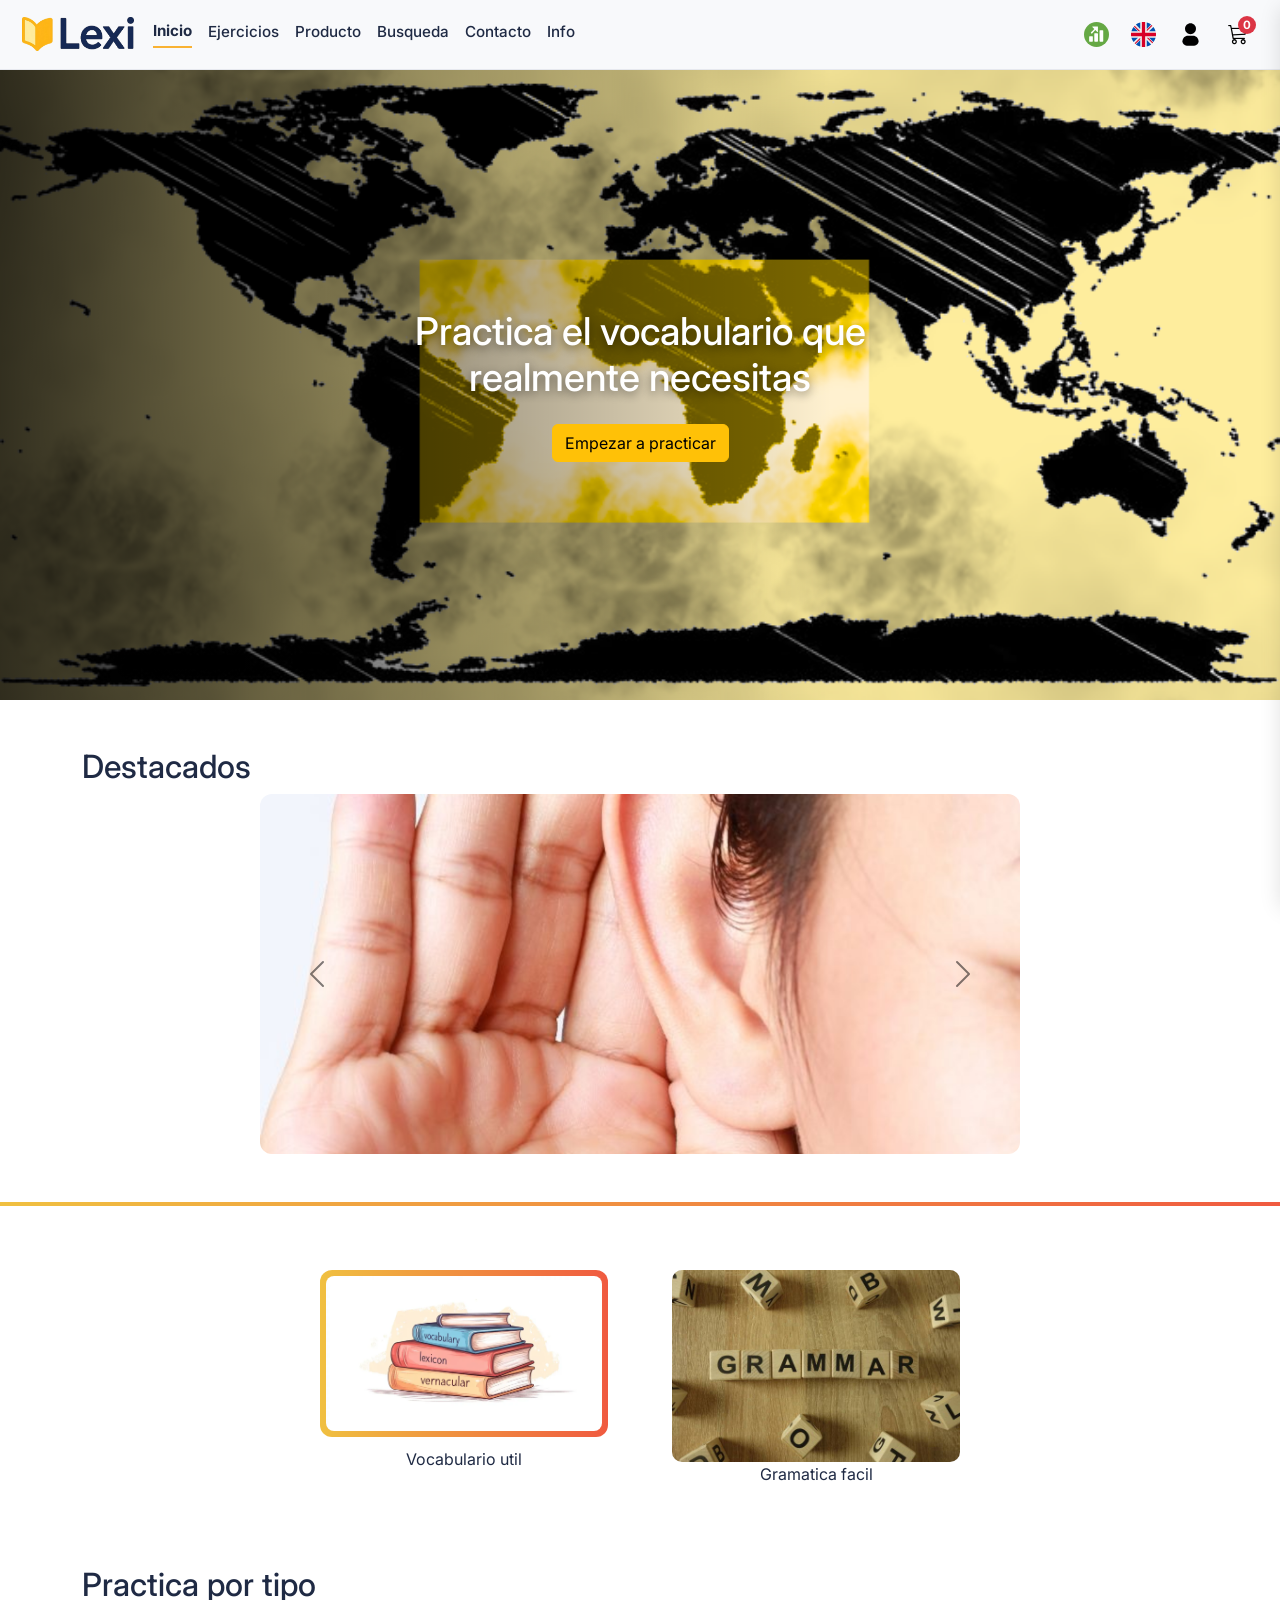
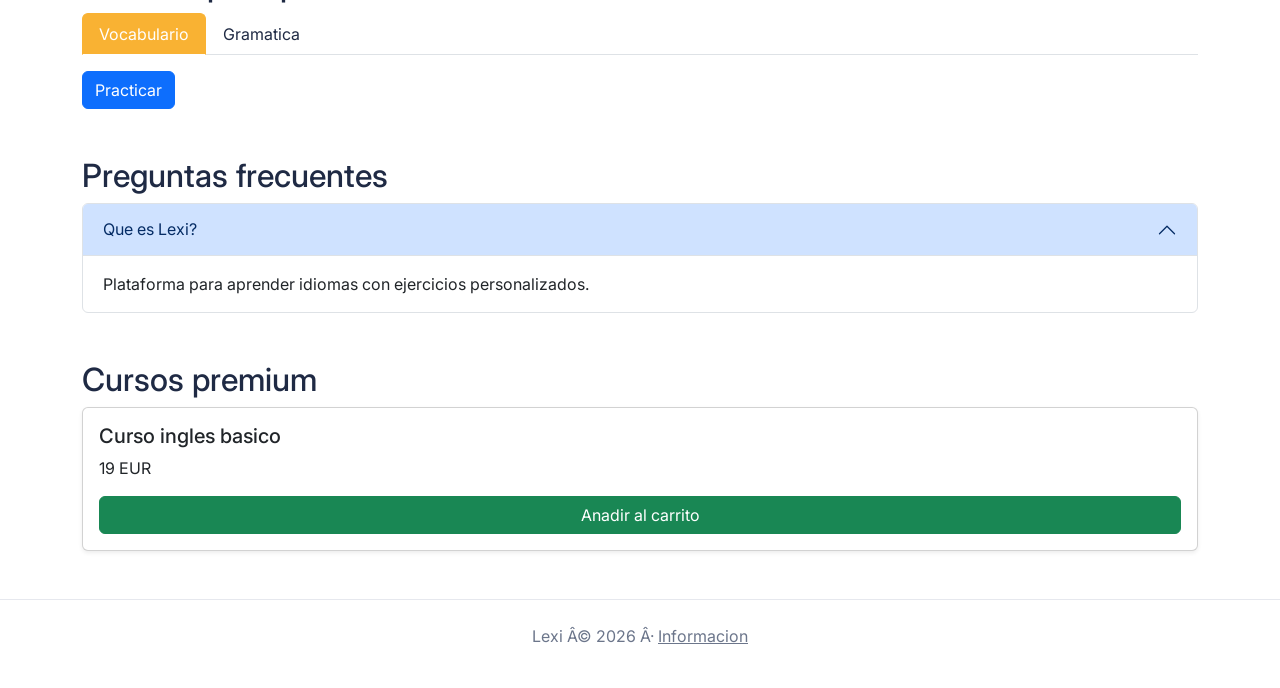
==== index.html @ c78edccd "Entrega final DIW6" ====
﻿<!DOCTYPE html>
<html lang="es">
<head>
  <meta charset="UTF-8">
  <meta name="viewport" content="width=device-width, initial-scale=1.0">
  <meta name="description" content="Lexi, plataforma para practicar ingles con ejercicios de listening, reading, writing y speaking.">
  <meta name="robots" content="index,follow">
  <title>Lexi | Aprende idiomas</title>
  <link rel="preconnect" href="https://fonts.googleapis.com">
  <link rel="preconnect" href="https://fonts.gstatic.com" crossorigin>
  <link href="https://fonts.googleapis.com/css2?family=Inter:wght@400;500;600;700&display=swap" rel="stylesheet">
  <link rel="stylesheet" href="https://cdn.jsdelivr.net/npm/bootstrap-icons@1.11.3/font/bootstrap-icons.min.css">
  <link rel="stylesheet" href="https://cdn.jsdelivr.net/npm/bootstrap@5.3.3/dist/css/bootstrap.min.css">
  <link rel="stylesheet" href="style.css">
</head>
<body>
<a href="#mainContent" class="skip-link">Saltar al contenido</a>

<header class="header">
  <div class="header-left">
    <a class="logo" href="index.html" aria-label="Ir a inicio Lexi">
      <img src="icons/logo.svg" alt="Logo Lexi">
    </a>
    <button class="nav-toggle" type="button" aria-label="Abrir menu" aria-expanded="false" aria-controls="mainNav">
      <i class="bi bi-list"></i>
    </button>
    <nav class="nav-left" id="mainNav">
      <a class="active" href="index.html">Inicio</a>
      <a href="ejercicios.html">Ejercicios</a>
      <a href="producto.html">Producto</a>
      <a href="busqueda.html">Busqueda</a>
      <a href="contacto.html">Contacto</a>
      <a href="info.html">Info</a>
    </nav>
  </div>

  <div class="header-right">
    <button class="icon-btn" type="button" aria-label="Progreso">
      <img src="icons/progress.svg" alt="Progreso" class="icono-oscilante">
    </button>
    <button class="icon-btn" type="button" aria-label="Idioma ingles">
      <img src="icons/united_kingdom_flag.svg" alt="Bandera de idioma" class="icono-parpadeante">
    </button>
    <button class="icon-btn" type="button" aria-label="Perfil">
      <img src="icons/profile.svg" alt="Perfil">
    </button>
    <button class="icon-btn cart-trigger" type="button" data-cart-trigger aria-label="Abrir carrito">
      <i class="bi bi-cart3"></i>
      <span class="cart-count-badge" data-cart-count>0</span>
    </button>
  </div>
</header>

<main id="mainContent" class="hero">
  <div class="hero-text scroll-animado">
    <h1>Practica el vocabulario que realmente necesitas</h1>
  </div>
  <button class="btn btn-warning cta" data-bs-toggle="modal" data-bs-target="#modalLexi">Empezar a practicar</button>
</main>

<section class="carrusel-bootstrap container section-space">
  <h2>Destacados</h2>
  <div id="carouselLexi" class="carousel slide" data-bs-ride="carousel">
    <div class="carousel-inner">
      <div class="carousel-item active">
        <img src="images/listening_large.webp" class="d-block w-100" alt="Ejercicio listening">
      </div>
      <div class="carousel-item">
        <img src="images/reading_large.webp" class="d-block w-100" alt="Ejercicio reading">
      </div>
      <div class="carousel-item">
        <img src="images/speaking_large.webp" class="d-block w-100" alt="Ejercicio speaking">
      </div>
    </div>
    <button class="carousel-control-prev" type="button" data-bs-target="#carouselLexi" data-bs-slide="prev" aria-label="Anterior">
      <span class="carousel-control-prev-icon" aria-hidden="true"></span>
    </button>
    <button class="carousel-control-next" type="button" data-bs-target="#carouselLexi" data-bs-slide="next" aria-label="Siguiente">
      <span class="carousel-control-next-icon" aria-hidden="true"></span>
    </button>
  </div>
</section>

<div class="separador"></div>

<section class="destacados section-space">
  <article class="libro" tabindex="0">
    <div class="imagen-principal">
      <img src="images/vocabulario.png" alt="Practica vocabulario">
    </div>
    <p>Vocabulario util</p>
  </article>

  <article class="libro" tabindex="0">
    <img src="images/gramatica.png" alt="Practica gramatica">
    <p>Gramatica facil</p>
  </article>
</section>

<section class="container section-space">
  <h2>Practica por tipo</h2>
  <ul class="nav nav-tabs" role="tablist">
    <li class="nav-item" role="presentation">
      <button class="nav-link active" data-bs-toggle="tab" data-bs-target="#vocab" type="button" role="tab">Vocabulario</button>
    </li>
    <li class="nav-item" role="presentation">
      <button class="nav-link" data-bs-toggle="tab" data-bs-target="#gram" type="button" role="tab">Gramatica</button>
    </li>
  </ul>

  <div class="tab-content mt-3">
    <div class="tab-pane fade show active" id="vocab" role="tabpanel">
      <button class="btn btn-primary accion" type="button">Practicar</button>
    </div>
    <div class="tab-pane fade" id="gram" role="tabpanel">
      <button class="btn btn-primary accion" type="button">Practicar</button>
    </div>
  </div>
</section>

<section class="container section-space">
  <h2>Preguntas frecuentes</h2>
  <div class="accordion" id="faqLexi">
    <div class="accordion-item">
      <h3 class="accordion-header">
        <button class="accordion-button" type="button" data-bs-toggle="collapse" data-bs-target="#p1" aria-expanded="true">
          Que es Lexi?
        </button>
      </h3>
      <div id="p1" class="accordion-collapse collapse show" data-bs-parent="#faqLexi">
        <div class="accordion-body">Plataforma para aprender idiomas con ejercicios personalizados.</div>
      </div>
    </div>
  </div>
</section>

<section class="container section-space">
  <h2>Cursos premium</h2>
  <div class="card p-3 shadow-sm">
    <h3 class="h5">Curso ingles basico</h3>
    <p class="mb-3">19 EUR</p>
    <button class="btn btn-success" type="button" data-add-cart data-id="curso-ingles-basico" data-name="Curso ingles basico" data-price="19">Anadir al carrito</button>
  </div>
</section>

<div class="modal fade" id="modalLexi" tabindex="-1" aria-hidden="true">
  <div class="modal-dialog">
    <div class="modal-content">
      <div class="modal-header">
        <h2 class="h5 mb-0">Empieza ahora</h2>
        <button class="btn-close" type="button" data-bs-dismiss="modal" aria-label="Cerrar"></button>
      </div>
      <div class="modal-body">Selecciona una practica y empieza.</div>
    </div>
  </div>
</div>

<footer class="footer">
  <p>Lexi Â© 2026 Â· <a href="info.html">Informacion</a></p>
</footer>

<button id="btnSubir" type="button" aria-label="Subir arriba">â†‘</button>

<script src="https://cdn.jsdelivr.net/npm/bootstrap@5.3.3/dist/js/bootstrap.bundle.min.js"></script>
<script src="js/script.js"></script>
</body>
</html>
---- style.css ----
/* ===== BASE / VARIABLES ===== */
:root {
  --bg: #ffffff;
  --surface: #f8f9fb;
  --text: #1f2a44;
  --muted: #6c768b;
  --line: #e6e8ee;
  --brand: #f9b233;
  --brand-dark: #d8981f;
  --success: #198754;
  --shadow: 0 8px 20px rgba(0, 0, 0, 0.12);
  --radius: 12px;
}

/* ===== RESET GENERAL ===== */
* {
  box-sizing: border-box;
  margin: 0;
  padding: 0;
}

/* ===== ESTRUCTURA BASE ===== */
body {
  font-family: Inter, system-ui, sans-serif;
  color: var(--text);
  background: var(--bg);
}

a {
  color: inherit;
}

img {
  max-width: 100%;
  display: block;
}

.page-main {
  min-height: calc(100vh - 180px);
}

.section-space {
  margin-top: 3rem;
  margin-bottom: 3rem;
}

.skip-link {
  position: absolute;
  top: -40px;
  left: 0;
  padding: 0.5rem 0.75rem;
  color: #fff;
  background: #000;
  z-index: 2000;
}

.skip-link:focus {
  top: 0;
}

/* ===== HEADER / NAVEGACION ===== */
.header {
  width: 100%;
  position: sticky;
  top: 0;
  z-index: 1200;
  display: flex;
  justify-content: space-between;
  align-items: center;
  padding: 0.9rem 1.4rem;
  background: var(--surface);
  border-bottom: 1px solid var(--line);
}

.header-left {
  display: flex;
  align-items: center;
  gap: 1.2rem;
}

.logo img {
  height: 34px;
  width: auto;
}

.nav-left {
  display: flex;
  align-items: center;
  gap: 1rem;
}

.nav-left a {
  text-decoration: none;
  font-size: 0.95rem;
  font-weight: 500;
  color: var(--text);
  padding-bottom: 0.2rem;
  transition: opacity 0.2s ease, color 0.2s ease;
}

.nav-left a:hover,
.nav-left a:focus-visible {
  opacity: 0.75;
}

.nav-left a.active {
  border-bottom: 2px solid var(--brand);
  font-weight: 700;
}

.header-right {
  display: flex;
  align-items: center;
  gap: 0.45rem;
}

.icon-btn {
  border: 0;
  background: transparent;
  width: 40px;
  height: 40px;
  border-radius: 10px;
  cursor: pointer;
  display: grid;
  place-items: center;
  transition: background-color 0.2s ease;
  position: relative;
}

.icon-btn:hover,
.icon-btn:focus-visible {
  background: rgba(0, 0, 0, 0.06);
}

.icon-btn img {
  width: 25px;
  height: 25px;
}

.icon-btn i {
  font-size: 1.25rem;
}

.cart-count-badge {
  position: absolute;
  top: 2px;
  right: 2px;
  min-width: 18px;
  height: 18px;
  border-radius: 999px;
  background: #dc3545;
  color: #fff;
  font-size: 0.72rem;
  font-weight: 700;
  display: grid;
  place-items: center;
  padding: 0 4px;
}

.nav-toggle {
  display: none;
  border: 0;
  background: transparent;
  width: 40px;
  height: 40px;
  border-radius: 10px;
  cursor: pointer;
  font-size: 1.4rem;
}

.nav-toggle:hover,
.nav-toggle:focus-visible {
  background: rgba(0, 0, 0, 0.06);
}

/* ===== HOME / HERO ===== */
.hero {
  min-height: 70vh;
  position: relative;
  display: flex;
  flex-direction: column;
  justify-content: center;
  align-items: center;
  gap: 1rem;
  padding: 2rem;
  background-image: linear-gradient(to left, rgba(0, 0, 0, 0) 35%, rgba(0, 0, 0, 0.8)), url("images/hero.png");
  background-size: cover;
  background-position: center;
}

.hero-text {
  max-width: 590px;
  text-align: center;
}

.hero h1 {
  color: #fff;
  font-size: clamp(1.65rem, 3.45vw, 2.4rem);
  line-height: 1.2;
  text-shadow: 0 3px 10px rgba(0, 0, 0, 0.45);
}

.cta {
  margin-top: 0;
  animation: pulse 2.7s ease-in-out infinite;
}

#carouselLexi {
  max-width: 760px;
  margin: 0 auto;
}

#carouselLexi img {
  height: 360px;
  object-fit: cover;
  border-radius: var(--radius);
}

.carousel-control-prev-icon,
.carousel-control-next-icon {
  filter: invert(1);
}

/* ===== HOME / DESTACADOS ===== */
.destacados {
  display: flex;
  flex-wrap: wrap;
  gap: 2rem;
  justify-content: center;
  align-items: stretch;
  padding: 0 1rem;
}

.libro {
  width: min(320px, 95%);
  background: #fff;
  border-radius: var(--radius);
  padding: 1rem;
  text-align: center;
  transition: transform 0.35s ease, background-color 0.35s ease, box-shadow 0.35s ease;
  outline: none;
}

.libro img {
  border-radius: 10px;
}

.libro:hover,
.libro:focus {
  transform: translateY(-4px) scale(1.02);
  background: #fff8e1;
  box-shadow: var(--shadow);
}

.imagen-principal {
  border-radius: 12px;
  padding: 6px;
  background: linear-gradient(90deg, #f0c040, #f05a40, #40f0c0, #f0c040);
  background-size: 300% 100%;
  animation: bordeAnimado 4s linear infinite;
  margin-bottom: 0.6rem;
}

.imagen-principal img {
  border-radius: 8px;
}

.separador {
  width: 100%;
  height: 4px;
  margin: 2.5rem 0;
  background: linear-gradient(90deg, #f0c040, #f05a40, #40f0c0, #f0c040);
  background-size: 300% 100%;
  animation: moverSeparador 5s linear infinite;
}

.nav-tabs .nav-link {
  color: var(--text);
}

.nav-tabs .nav-link.active {
  background-color: var(--brand);
  border-color: var(--brand) var(--brand) #fff;
  color: #fff;
}

/* ===== BUSQUEDA ===== */
.result-grid {
  display: grid;
  grid-template-columns: repeat(2, minmax(0, 1fr));
  gap: 1rem;
}

.result-card {
  border: 1px solid var(--line);
  border-radius: var(--radius);
  padding: 1rem;
  background: #fff;
}

.result-card img {
  width: 100%;
  max-width: 180px;
  margin-bottom: 0.75rem;
}

/* ===== PRODUCTO ===== */
.product-grid {
  display: grid;
  grid-template-columns: 1fr 1fr;
  gap: 1.5rem;
  align-items: start;
}

.product-info {
  border: 1px solid var(--line);
  border-radius: var(--radius);
  padding: 1rem;
  background: #fff;
}

.product-price {
  font-size: 1.3rem;
  font-weight: 700;
  color: var(--brand-dark);
}

/* ===== CONTACTO ===== */
.contact-grid {
  display: grid;
  grid-template-columns: 1fr 1fr;
  gap: 1.5rem;
}

.contact-form {
  background: #fff;
  border: 1px solid var(--line);
  border-radius: var(--radius);
  padding: 1rem;
}

/* ===== EJERCICIOS ===== */
.exercises {
  padding: 2rem 1rem;
}

.exercises-title {
  text-align: center;
  font-size: clamp(1.7rem, 3.8vw, 2.5rem);
  margin-bottom: 2rem;
}

.exercise-grid {
  display: grid;
  grid-template-columns: repeat(5, 1fr);
  gap: 1rem;
  max-width: 1200px;
  margin: 0 auto;
}

.exercise-card {
  background: var(--surface);
  border-radius: 16px;
  padding: 1.1rem;
  text-align: center;
  transition: transform 0.25s ease;
}

.exercise-card:hover {
  transform: translateY(-4px);
}

.exercise-card img {
  width: 100%;
  max-width: 160px;
  margin: 0 auto 0.75rem;
}

/* ===== INFO ===== */
main.info {
  max-width: 1000px;
  margin: 0 auto;
  padding: 2.5rem 1.1rem;
  text-align: center;
}

main.info h1 {
  margin-bottom: 1rem;
  font-size: clamp(1.8rem, 3.5vw, 2.5rem);
}

main.info p {
  font-size: 1.05rem;
  line-height: 1.65;
  margin-bottom: 2rem;
}

.team-photo {
  position: relative;
  margin-bottom: 2rem;
}

.team-photo::after {
  content: "";
  position: absolute;
  top: 0;
  left: 50%;
  width: 50%;
  height: 100%;
  backdrop-filter: grayscale(100%);
  background: rgba(255, 255, 255, 0.01);
}

.map,
.video {
  margin-bottom: 2rem;
}

iframe {
  width: 100%;
  height: 420px;
  border: 0;
  border-radius: var(--radius);
}

/* ===== CARRITO LATERAL ===== */
.cart-drawer-backdrop {
  display: none;
  position: fixed;
  inset: 0;
  background: rgba(0, 0, 0, 0.4);
  z-index: 1400;
}

.cart-drawer-backdrop.open {
  display: block;
}

.cart-drawer {
  position: fixed;
  top: 0;
  right: -360px;
  width: min(360px, 100%);
  height: 100vh;
  background: #fff;
  border-left: 1px solid var(--line);
  box-shadow: var(--shadow);
  z-index: 1500;
  transition: right 0.25s ease;
  display: flex;
  flex-direction: column;
}

.cart-drawer.open {
  right: 0;
}

.cart-drawer-header {
  display: flex;
  justify-content: space-between;
  align-items: center;
  padding: 0.9rem 1rem;
  border-bottom: 1px solid var(--line);
}

.cart-drawer-body {
  padding: 0.9rem 1rem;
  overflow: auto;
  flex: 1;
}

.cart-drawer-item {
  display: grid;
  grid-template-columns: 1fr auto;
  gap: 0.75rem;
  padding: 0.6rem 0;
  border-bottom: 1px solid var(--line);
}

.cart-drawer-footer {
  border-top: 1px solid var(--line);
  padding: 1rem;
}

.cart-total-line {
  display: flex;
  justify-content: space-between;
  font-weight: 700;
  margin-bottom: 0.75rem;
}

.cart-empty {
  color: var(--muted);
}

.cart-qty-controls {
  display: inline-flex;
  align-items: center;
  gap: 0.45rem;
}

.qty-btn {
  border: 1px solid var(--line);
  background: #fff;
  width: 28px;
  height: 28px;
  border-radius: 6px;
  cursor: pointer;
}

/* ===== FOOTER + UI GLOBAL ===== */
.footer {
  text-align: center;
  padding: 1.5rem;
  color: var(--muted);
  border-top: 1px solid var(--line);
  margin-top: 2rem;
}

#btnSubir {
  position: fixed;
  right: 20px;
  bottom: 20px;
  width: 48px;
  height: 48px;
  border: 0;
  border-radius: 999px;
  display: none;
  cursor: pointer;
  background: var(--brand);
  color: #fff;
  font-size: 1.3rem;
  z-index: 1300;
  box-shadow: var(--shadow);
  transition: opacity 0.2s ease, transform 0.2s ease;
}

#btnSubir:hover,
#btnSubir:focus-visible {
  opacity: 0.88;
  transform: translateY(-2px);
}

.global-alert {
  position: fixed;
  right: 16px;
  bottom: 16px;
  z-index: 1700;
  min-width: 240px;
}

.scroll-animado {
  opacity: 0;
  transform: translateY(20px);
  transition: opacity 0.6s ease, transform 0.6s ease;
}

.scroll-animado.visible {
  opacity: 1;
  transform: translateY(0);
}

.icono-oscilante {
  animation: oscilar 3s ease-in-out infinite;
}

.icono-parpadeante {
  animation: parpadear 2s linear infinite;
}

/* ===== KEYFRAMES ===== */
@keyframes moverSeparador {
  0% { background-position: 0% 0%; }
  100% { background-position: 100% 0%; }
}

@keyframes bordeAnimado {
  0% { background-position: 0% 0%; }
  100% { background-position: 100% 0%; }
}

@keyframes pulse {
  0%, 100% { transform: scale(1); }
  50% { transform: scale(1.04); }
}

@keyframes oscilar {
  0%, 100% { transform: rotate(-10deg); }
  50% { transform: rotate(10deg); }
}

@keyframes parpadear {
  0%, 50%, 100% { opacity: 1; }
  25%, 75% { opacity: 0.3; }
}

/* ===== RESPONSIVE ===== */
@media (max-width: 980px) {
  .nav-toggle {
    display: inline-grid;
    place-items: center;
  }

  .nav-left {
    display: none;
    position: absolute;
    top: 66px;
    left: 0;
    right: 0;
    flex-direction: column;
    align-items: flex-start;
    gap: 0.8rem;
    background: #fff;
    border-bottom: 1px solid var(--line);
    padding: 1rem 1.4rem;
  }

  .nav-left.open {
    display: flex;
  }

  .header {
    padding: 0.8rem 1rem;
  }

  .header-right {
    gap: 0.2rem;
  }

  .product-grid,
  .contact-grid,
  .result-grid {
    grid-template-columns: 1fr;
  }

  .exercise-grid {
    grid-template-columns: repeat(2, 1fr);
  }

  iframe {
    height: 300px;
   }
 }
 
 @media (max-width: 580px) {
   .exercise-grid {
    grid-template-columns: 1fr;
  }

  .hero {
    min-height: 60vh;
    padding: 1.2rem;
  }
 
   #carouselLexi img {
     height: 240px;
   }
 }
 
  /* ===== REDUCIR MOVIMIENTO ===== */
 @media (prefers-reduced-motion: reduce) {
   *,
   *::before,
   *::after {
     animation: none !important;
     transition: none !important;
     scroll-behavior: auto !important;
   }
 }
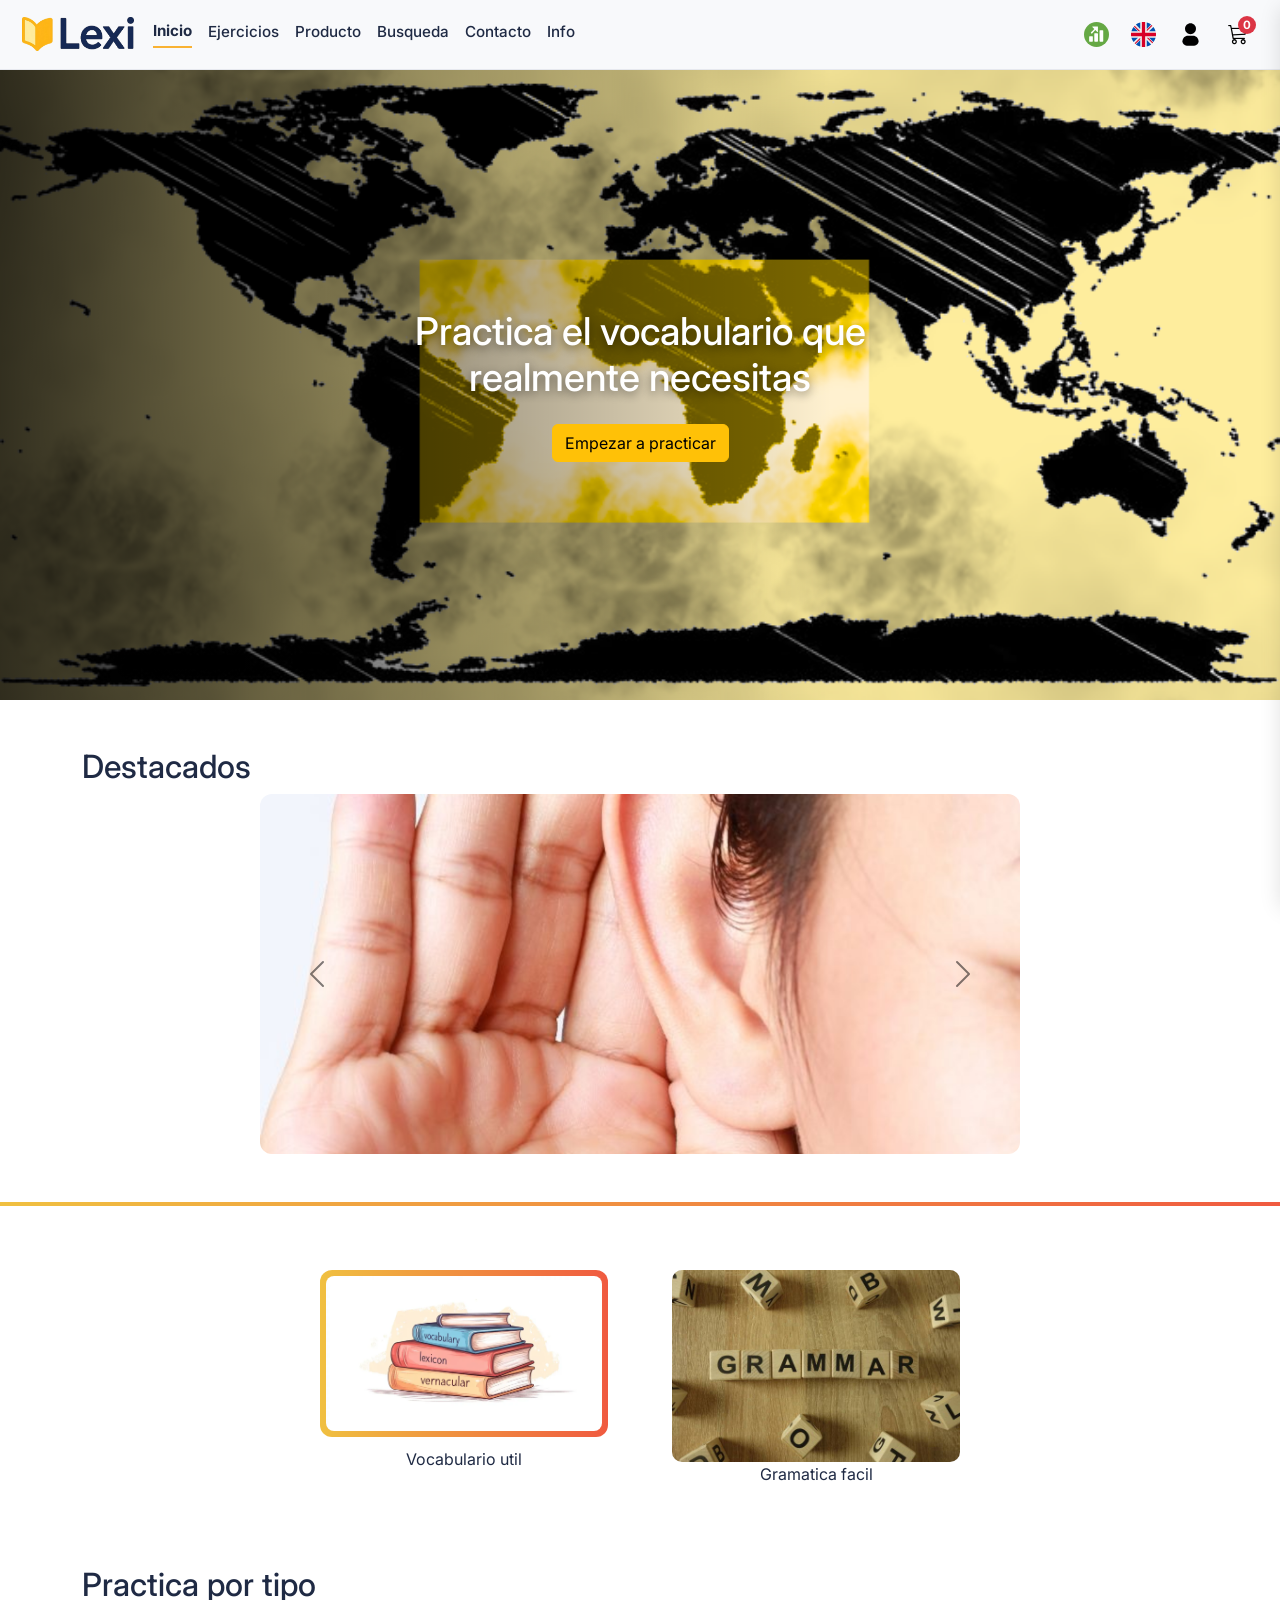
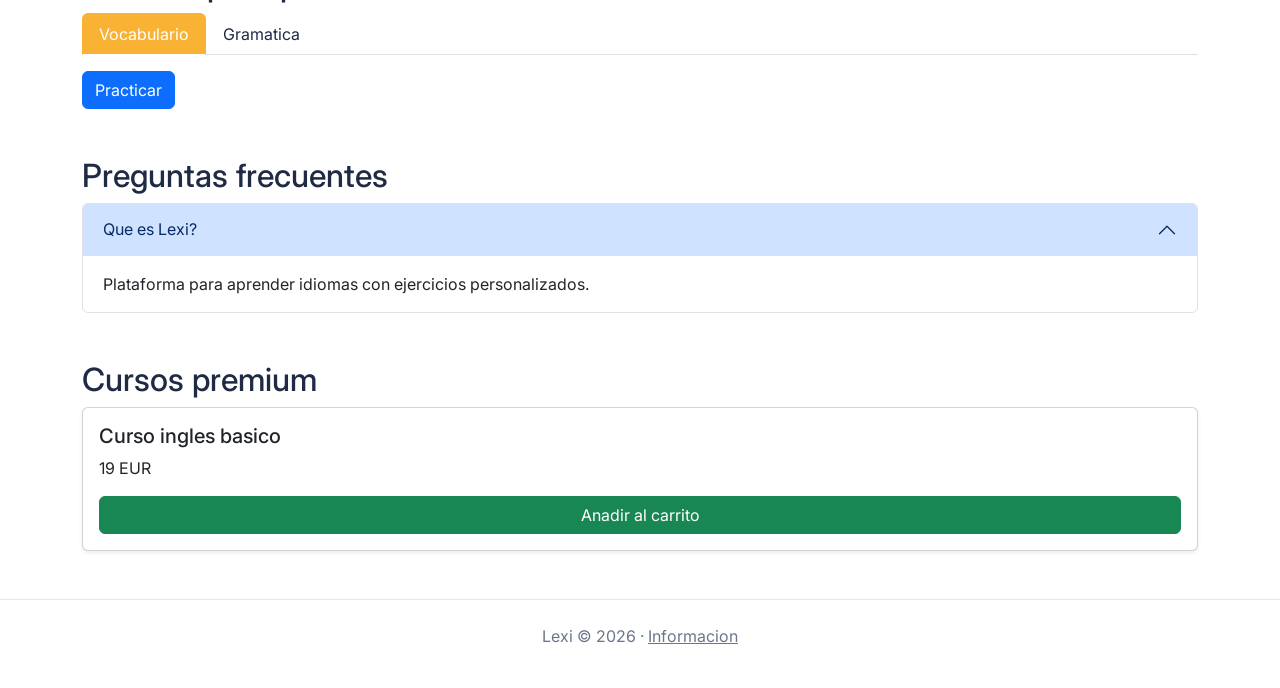
==== commit 48163d4b: "Arreglos README" ====
--- a/index.html
+++ b/index.html
@@ -156,10 +156,10 @@
 </div>
 
 <footer class="footer">
-  <p>Lexi Â© 2026 Â· <a href="info.html">Informacion</a></p>
+  <p>Lexi &copy; 2026 &middot; <a href="info.html">Informacion</a></p>
 </footer>
 
-<button id="btnSubir" type="button" aria-label="Subir arriba">â†‘</button>
+<button id="btnSubir" type="button" aria-label="Subir arriba">&uarr;</button>
 
 <script src="https://cdn.jsdelivr.net/npm/bootstrap@5.3.3/dist/js/bootstrap.bundle.min.js"></script>
 <script src="js/script.js"></script>
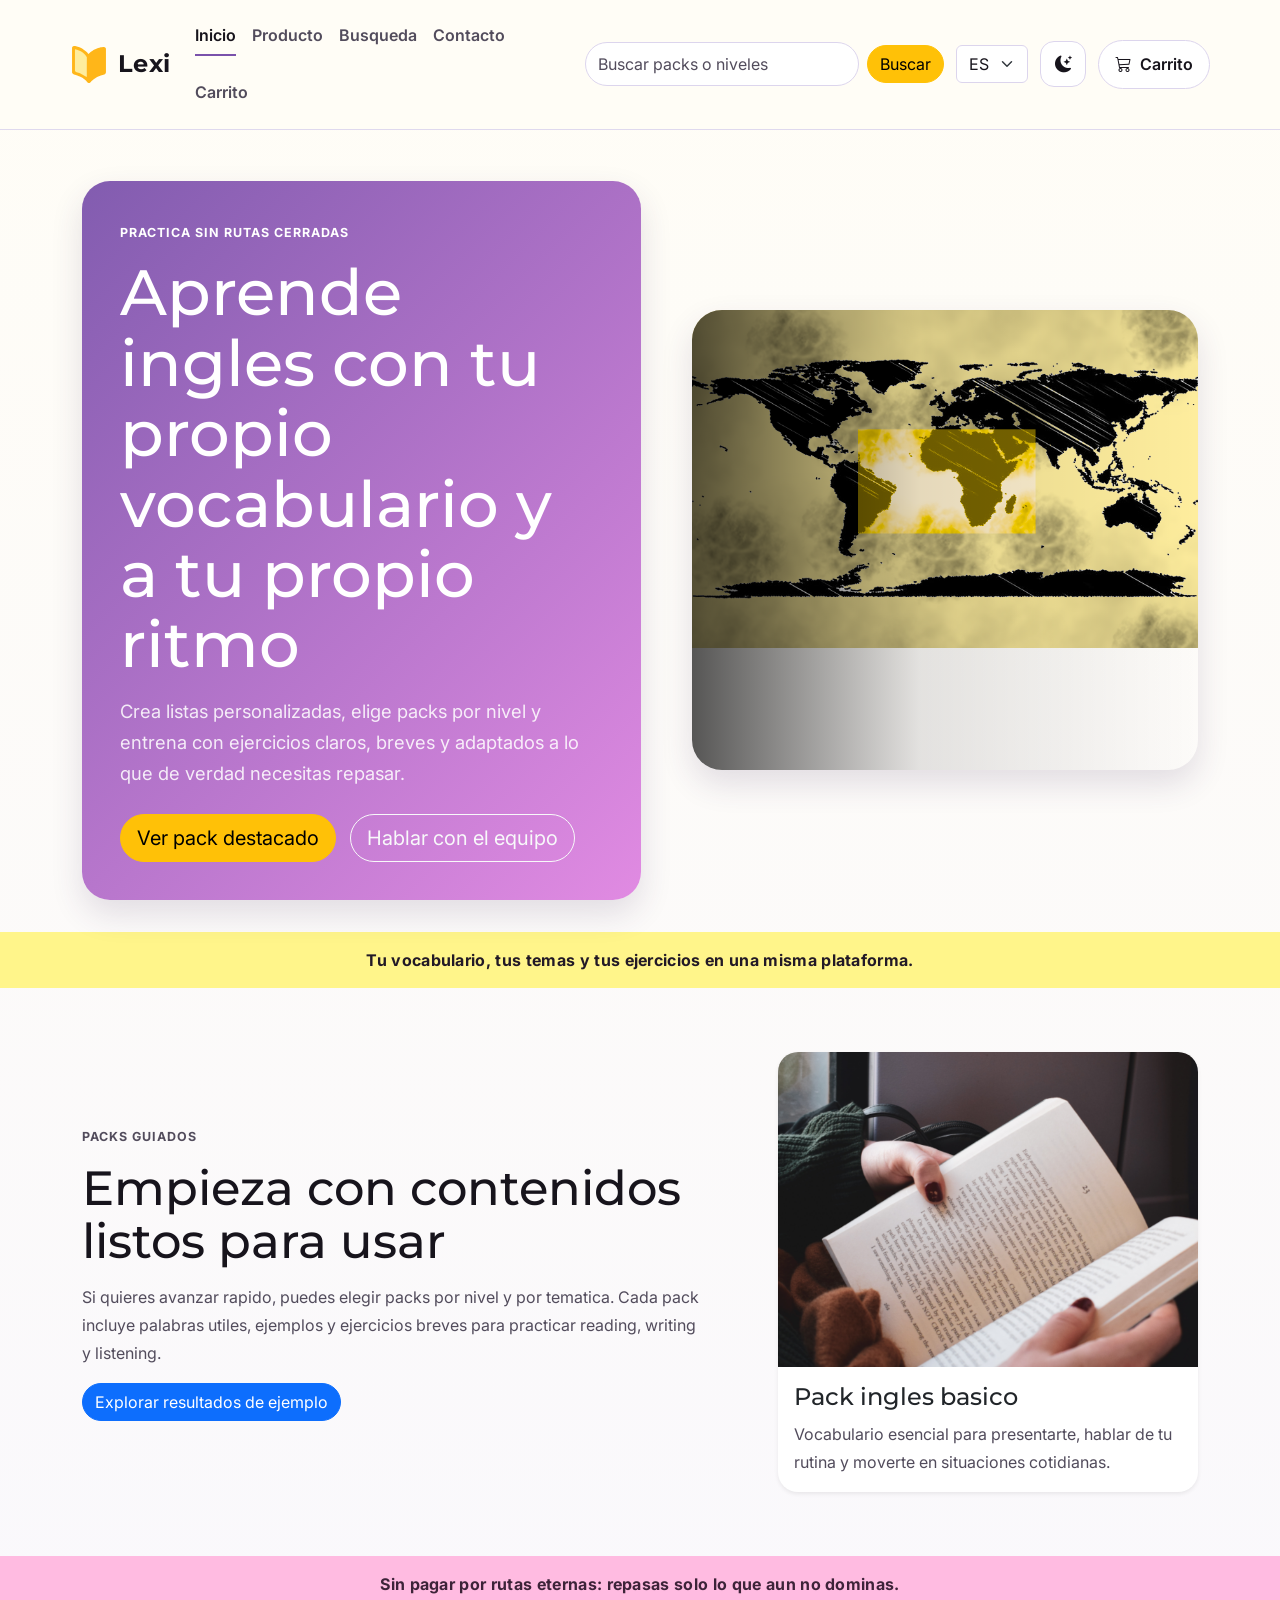
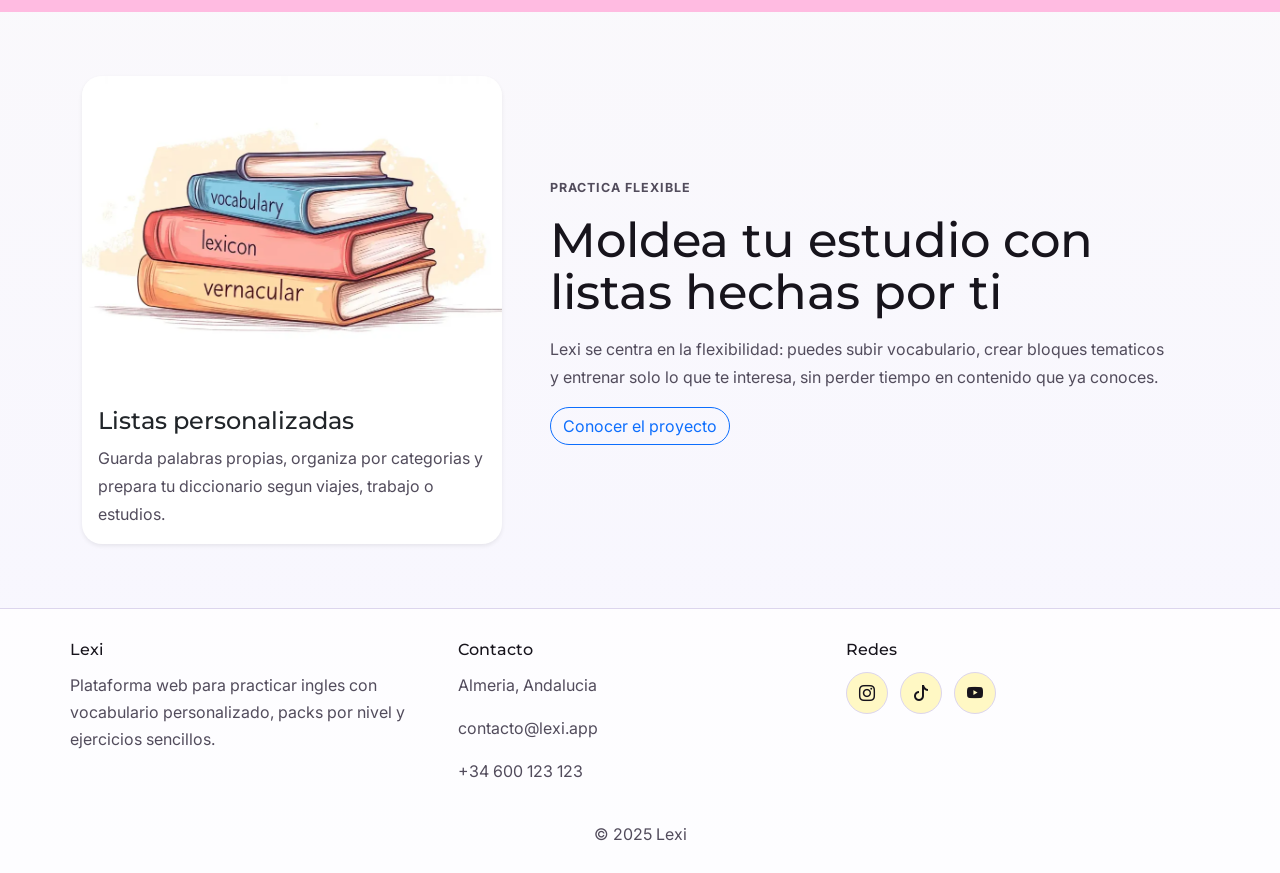
==== commit bad9e8bf: "Mejora contraste, modo oscuro y logos por tema" ====
--- a/index.html
+++ b/index.html
@@ -1,167 +1,161 @@
-﻿<!DOCTYPE html>
+<!DOCTYPE html>
 <html lang="es">
 <head>
   <meta charset="UTF-8">
   <meta name="viewport" content="width=device-width, initial-scale=1.0">
-  <meta name="description" content="Lexi, plataforma para practicar ingles con ejercicios de listening, reading, writing y speaking.">
+  <meta name="description" content="Lexi, plataforma para practicar ingles con vocabulario personalizado, packs por nivel y ejercicios a medida.">
   <meta name="robots" content="index,follow">
-  <title>Lexi | Aprende idiomas</title>
+  <title>Lexi | Practica ingles a tu ritmo</title>
   <link rel="preconnect" href="https://fonts.googleapis.com">
   <link rel="preconnect" href="https://fonts.gstatic.com" crossorigin>
-  <link href="https://fonts.googleapis.com/css2?family=Inter:wght@400;500;600;700&display=swap" rel="stylesheet">
+  <link href="https://fonts.googleapis.com/css2?family=Inter:wght@400;500;600;700&family=Montserrat:wght@600;700;800&display=swap" rel="stylesheet">
   <link rel="stylesheet" href="https://cdn.jsdelivr.net/npm/bootstrap-icons@1.11.3/font/bootstrap-icons.min.css">
   <link rel="stylesheet" href="https://cdn.jsdelivr.net/npm/bootstrap@5.3.3/dist/css/bootstrap.min.css">
   <link rel="stylesheet" href="style.css">
 </head>
 <body>
-<a href="#mainContent" class="skip-link">Saltar al contenido</a>
+<header class="site-header">
+  <div class="header-bar container-xl">
+    <div class="brand-row">
+      <div class="logo" aria-label="Logotipo de Lexi">
+        <img class="logo-light" src="icons/logo_fondo_claro.svg" alt="">
+        <img class="logo-dark" src="icons/logo_fondo_oscuro.svg" alt="">
+        <span>Lexi</span>
+      </div>
 
-<header class="header">
-  <div class="header-left">
-    <a class="logo" href="index.html" aria-label="Ir a inicio Lexi">
-      <img src="icons/logo.svg" alt="Logo Lexi">
-    </a>
-    <button class="nav-toggle" type="button" aria-label="Abrir menu" aria-expanded="false" aria-controls="mainNav">
-      <i class="bi bi-list"></i>
-    </button>
-    <nav class="nav-left" id="mainNav">
+      <button class="nav-toggle" type="button" aria-label="Abrir menu principal" aria-expanded="false" aria-controls="mainNav">
+        <i class="bi bi-list"></i>
+      </button>
+    </div>
+
+    <nav class="main-nav" id="mainNav" aria-label="Principal">
       <a class="active" href="index.html">Inicio</a>
-      <a href="ejercicios.html">Ejercicios</a>
       <a href="producto.html">Producto</a>
       <a href="busqueda.html">Busqueda</a>
       <a href="contacto.html">Contacto</a>
-      <a href="info.html">Info</a>
+      <a href="carrito.html">Carrito</a>
     </nav>
-  </div>
 
-  <div class="header-right">
-    <button class="icon-btn" type="button" aria-label="Progreso">
-      <img src="icons/progress.svg" alt="Progreso" class="icono-oscilante">
-    </button>
-    <button class="icon-btn" type="button" aria-label="Idioma ingles">
-      <img src="icons/united_kingdom_flag.svg" alt="Bandera de idioma" class="icono-parpadeante">
-    </button>
-    <button class="icon-btn" type="button" aria-label="Perfil">
-      <img src="icons/profile.svg" alt="Perfil">
-    </button>
-    <button class="icon-btn cart-trigger" type="button" data-cart-trigger aria-label="Abrir carrito">
-      <i class="bi bi-cart3"></i>
-      <span class="cart-count-badge" data-cart-count>0</span>
-    </button>
+    <div class="header-tools">
+      <form class="search-bar" action="busqueda.html" method="get" role="search">
+        <label class="visually-hidden" for="globalSearch">Buscar productos o packs</label>
+        <input id="globalSearch" class="form-control" type="search" name="q" placeholder="Buscar packs o niveles">
+        <button class="btn btn-warning" type="submit">Buscar</button>
+      </form>
+
+      <label class="lang-select" for="langSelect">
+        <span class="visually-hidden">Seleccionar idioma de la interfaz</span>
+        <select id="langSelect" class="form-select" aria-label="Selector de idioma">
+          <option selected>ES</option>
+          <option>EN</option>
+        </select>
+      </label>
+
+      <button class="theme-toggle" type="button" data-theme-toggle aria-label="Cambiar a modo oscuro" aria-pressed="false" title="Cambiar tema">
+        <i class="bi bi-moon-stars-fill" aria-hidden="true"></i>
+        <span class="visually-hidden">Cambiar entre modo claro y oscuro</span>
+      </button>
+
+      <a class="cart-button" href="carrito.html" aria-label="Ir al carrito de compra">
+        <i class="bi bi-cart3" aria-hidden="true"></i>
+        <span>Carrito</span>
+      </a>
+    </div>
   </div>
 </header>
 
-<main id="mainContent" class="hero">
-  <div class="hero-text scroll-animado">
-    <h1>Practica el vocabulario que realmente necesitas</h1>
-  </div>
-  <button class="btn btn-warning cta" data-bs-toggle="modal" data-bs-target="#modalLexi">Empezar a practicar</button>
+<main id="mainContent">
+  <section class="landing-hero">
+    <div class="container-xl hero-layout">
+      <div class="hero-copy">
+        <p class="eyebrow">Practica sin rutas cerradas</p>
+        <h1>Aprende ingles con tu propio vocabulario y a tu propio ritmo</h1>
+        <p class="hero-lead">Crea listas personalizadas, elige packs por nivel y entrena con ejercicios claros, breves y adaptados a lo que de verdad necesitas repasar.</p>
+        <div class="hero-actions">
+          <a class="btn btn-warning btn-lg" href="producto.html">Ver pack destacado</a>
+          <a class="btn btn-outline-light btn-lg" href="contacto.html">Hablar con el equipo</a>
+        </div>
+      </div>
+
+      <div class="hero-card">
+        <img src="images/hero.png" alt="Estudiante practicando ingles con tarjetas de vocabulario y un portatil" loading="eager">
+      </div>
+    </div>
+  </section>
+
+  <section class="highlight-band band-primary" aria-label="Mensaje destacado principal">
+    <div class="container-xl">
+      <p>Tu vocabulario, tus temas y tus ejercicios en una misma plataforma.</p>
+    </div>
+  </section>
+
+  <section class="feature-section container-xl section-space" aria-labelledby="packsTitle">
+    <div class="section-copy">
+      <p class="section-kicker">Packs guiados</p>
+      <h2 id="packsTitle">Empieza con contenidos listos para usar</h2>
+      <p>Si quieres avanzar rapido, puedes elegir packs por nivel y por tematica. Cada pack incluye palabras utiles, ejemplos y ejercicios breves para practicar reading, writing y listening.</p>
+      <a class="btn btn-primary" href="busqueda.html">Explorar resultados de ejemplo</a>
+    </div>
+
+    <article class="feature-card card shadow-sm border-0">
+      <img class="card-img-top" src="images/reading_medium.webp" alt="Tarjetas de estudio para un pack de ingles basico">
+      <div class="card-body">
+        <h3 class="h4">Pack ingles basico</h3>
+        <p class="card-text">Vocabulario esencial para presentarte, hablar de tu rutina y moverte en situaciones cotidianas.</p>
+      </div>
+    </article>
+  </section>
+
+  <section class="highlight-band band-secondary" aria-label="Segundo mensaje destacado">
+    <div class="container-xl">
+      <p>Sin pagar por rutas eternas: repasas solo lo que aun no dominas.</p>
+    </div>
+  </section>
+
+  <section class="feature-section feature-section-alt container-xl section-space" aria-labelledby="customTitle">
+    <article class="feature-card card shadow-sm border-0">
+      <img class="card-img-top" src="images/vocabulario.png" alt="Panel de vocabulario personalizado en Lexi">
+      <div class="card-body">
+        <h3 class="h4">Listas personalizadas</h3>
+        <p class="card-text">Guarda palabras propias, organiza por categorias y prepara tu diccionario segun viajes, trabajo o estudios.</p>
+      </div>
+    </article>
+
+    <div class="section-copy">
+      <p class="section-kicker">Practica flexible</p>
+      <h2 id="customTitle">Moldea tu estudio con listas hechas por ti</h2>
+      <p>Lexi se centra en la flexibilidad: puedes subir vocabulario, crear bloques tematicos y entrenar solo lo que te interesa, sin perder tiempo en contenido que ya conoces.</p>
+      <a class="btn btn-outline-primary" href="contacto.html">Conocer el proyecto</a>
+    </div>
+  </section>
 </main>
 
-<section class="carrusel-bootstrap container section-space">
-  <h2>Destacados</h2>
-  <div id="carouselLexi" class="carousel slide" data-bs-ride="carousel">
-    <div class="carousel-inner">
-      <div class="carousel-item active">
-        <img src="images/listening_large.webp" class="d-block w-100" alt="Ejercicio listening">
-      </div>
-      <div class="carousel-item">
-        <img src="images/reading_large.webp" class="d-block w-100" alt="Ejercicio reading">
-      </div>
-      <div class="carousel-item">
-        <img src="images/speaking_large.webp" class="d-block w-100" alt="Ejercicio speaking">
-      </div>
+<footer class="site-footer">
+  <div class="container-xl footer-layout">
+    <div>
+      <h2 class="footer-title">Lexi</h2>
+      <p>Plataforma web para practicar ingles con vocabulario personalizado, packs por nivel y ejercicios sencillos.</p>
     </div>
-    <button class="carousel-control-prev" type="button" data-bs-target="#carouselLexi" data-bs-slide="prev" aria-label="Anterior">
-      <span class="carousel-control-prev-icon" aria-hidden="true"></span>
-    </button>
-    <button class="carousel-control-next" type="button" data-bs-target="#carouselLexi" data-bs-slide="next" aria-label="Siguiente">
-      <span class="carousel-control-next-icon" aria-hidden="true"></span>
-    </button>
-  </div>
-</section>
 
-<div class="separador"></div>
+    <div>
+      <h2 class="footer-title">Contacto</h2>
+      <p>Almeria, Andalucia</p>
+      <p>contacto@lexi.app</p>
+      <p>+34 600 123 123</p>
+    </div>
 
-<section class="destacados section-space">
-  <article class="libro" tabindex="0">
-    <div class="imagen-principal">
-      <img src="images/vocabulario.png" alt="Practica vocabulario">
-    </div>
-    <p>Vocabulario util</p>
-  </article>
-
-  <article class="libro" tabindex="0">
-    <img src="images/gramatica.png" alt="Practica gramatica">
-    <p>Gramatica facil</p>
-  </article>
-</section>
-
-<section class="container section-space">
-  <h2>Practica por tipo</h2>
-  <ul class="nav nav-tabs" role="tablist">
-    <li class="nav-item" role="presentation">
-      <button class="nav-link active" data-bs-toggle="tab" data-bs-target="#vocab" type="button" role="tab">Vocabulario</button>
-    </li>
-    <li class="nav-item" role="presentation">
-      <button class="nav-link" data-bs-toggle="tab" data-bs-target="#gram" type="button" role="tab">Gramatica</button>
-    </li>
-  </ul>
-
-  <div class="tab-content mt-3">
-    <div class="tab-pane fade show active" id="vocab" role="tabpanel">
-      <button class="btn btn-primary accion" type="button">Practicar</button>
-    </div>
-    <div class="tab-pane fade" id="gram" role="tabpanel">
-      <button class="btn btn-primary accion" type="button">Practicar</button>
-    </div>
-  </div>
-</section>
-
-<section class="container section-space">
-  <h2>Preguntas frecuentes</h2>
-  <div class="accordion" id="faqLexi">
-    <div class="accordion-item">
-      <h3 class="accordion-header">
-        <button class="accordion-button" type="button" data-bs-toggle="collapse" data-bs-target="#p1" aria-expanded="true">
-          Que es Lexi?
-        </button>
-      </h3>
-      <div id="p1" class="accordion-collapse collapse show" data-bs-parent="#faqLexi">
-        <div class="accordion-body">Plataforma para aprender idiomas con ejercicios personalizados.</div>
+    <div>
+      <h2 class="footer-title">Redes</h2>
+      <div class="social-links" aria-label="Redes sociales de Lexi">
+        <a href="#" aria-label="Instagram"><i class="bi bi-instagram"></i></a>
+        <a href="#" aria-label="TikTok"><i class="bi bi-tiktok"></i></a>
+        <a href="#" aria-label="YouTube"><i class="bi bi-youtube"></i></a>
       </div>
     </div>
   </div>
-</section>
-
-<section class="container section-space">
-  <h2>Cursos premium</h2>
-  <div class="card p-3 shadow-sm">
-    <h3 class="h5">Curso ingles basico</h3>
-    <p class="mb-3">19 EUR</p>
-    <button class="btn btn-success" type="button" data-add-cart data-id="curso-ingles-basico" data-name="Curso ingles basico" data-price="19">Anadir al carrito</button>
-  </div>
-</section>
-
-<div class="modal fade" id="modalLexi" tabindex="-1" aria-hidden="true">
-  <div class="modal-dialog">
-    <div class="modal-content">
-      <div class="modal-header">
-        <h2 class="h5 mb-0">Empieza ahora</h2>
-        <button class="btn-close" type="button" data-bs-dismiss="modal" aria-label="Cerrar"></button>
-      </div>
-      <div class="modal-body">Selecciona una practica y empieza.</div>
-    </div>
-  </div>
-</div>
-
-<footer class="footer">
-  <p>Lexi &copy; 2026 &middot; <a href="info.html">Informacion</a></p>
+  <p class="footer-copy">&copy; 2025 Lexi</p>
 </footer>
 
-<button id="btnSubir" type="button" aria-label="Subir arriba">&uarr;</button>
-
-<script src="https://cdn.jsdelivr.net/npm/bootstrap@5.3.3/dist/js/bootstrap.bundle.min.js"></script>
 <script src="js/script.js"></script>
 </body>
 </html>
--- a/style.css
+++ b/style.css
@@ -1,669 +1,873 @@
-/* ===== BASE / VARIABLES ===== */
 :root {
-  --bg: #ffffff;
-  --surface: #f8f9fb;
-  --text: #1f2a44;
-  --muted: #6c768b;
-  --line: #e6e8ee;
-  --brand: #f9b233;
-  --brand-dark: #d8981f;
-  --success: #198754;
-  --shadow: 0 8px 20px rgba(0, 0, 0, 0.12);
-  --radius: 12px;
-}
-
-/* ===== RESET GENERAL ===== */
+  --bg: #fffdf6;
+  --bg-alt: #f7f6ff;
+  --surface: #ffffff;
+  --surface-soft: #fff8c4;
+  --text: #17141c;
+  --muted: #524c5c;
+  --line: #dcd5ed;
+  --brand: #fff58a;
+  --brand-strong: #7a52ab;
+  --accent: #dd7bdf;
+  --accent-soft: #ffbbe1;
+  --header-bg: rgba(255, 253, 246, 0.94);
+  --header-border: rgba(220, 213, 237, 0.9);
+  --hero-panel-start: rgba(122, 82, 171, 0.94);
+  --hero-panel-end: rgba(221, 123, 223, 0.88);
+  --hero-text: #ffffff;
+  --hero-muted: rgba(255, 255, 255, 0.86);
+  --band-text: #221926;
+  --band-secondary-text: #3d2339;
+  --footer-bg: rgba(255, 255, 255, 0.82);
+  --link-visited: #7a52ab;
+  --focus-ring: rgba(122, 82, 171, 0.24);
+  --shadow: 0 14px 32px rgba(63, 41, 90, 0.14);
+  --radius: 22px;
+  --max-width: 1180px;
+  --font-body: "Inter", system-ui, sans-serif;
+  --font-heading: "Montserrat", "Arial", sans-serif;
+}
+
+html {
+  color-scheme: light;
+}
+
+html.theme-dark {
+  color-scheme: dark;
+  --bg: #16111d;
+  --bg-alt: #0f0c15;
+  --surface: #241b2d;
+  --surface-soft: #30243a;
+  --text: #f9f3ff;
+  --muted: #d6cce2;
+  --line: #4b3f57;
+  --brand: #fff58a;
+  --brand-strong: #d9c8ff;
+  --accent: #ffbbe1;
+  --accent-soft: #3d2744;
+  --header-bg: rgba(22, 17, 29, 0.94);
+  --header-border: rgba(75, 63, 87, 0.88);
+  --hero-panel-start: rgba(94, 57, 133, 0.96);
+  --hero-panel-end: rgba(58, 33, 70, 0.96);
+  --hero-text: #fff9ff;
+  --hero-muted: rgba(255, 249, 255, 0.86);
+  --band-text: #201608;
+  --band-secondary-text: #fff0f8;
+  --footer-bg: rgba(36, 27, 45, 0.94);
+  --link-visited: #f2b8ff;
+  --focus-ring: rgba(217, 200, 255, 0.28);
+  --shadow: 0 14px 32px rgba(0, 0, 0, 0.32);
+}
+
 * {
   box-sizing: border-box;
+}
+
+html {
+  scroll-behavior: smooth;
+}
+
+body {
   margin: 0;
-  padding: 0;
-}
-
-/* ===== ESTRUCTURA BASE ===== */
-body {
-  font-family: Inter, system-ui, sans-serif;
+  font-family: var(--font-body);
   color: var(--text);
-  background: var(--bg);
+  background: linear-gradient(180deg, var(--bg) 0%, var(--bg-alt) 100%);
+}
+
+img {
+  display: block;
+  max-width: 100%;
 }
 
 a {
   color: inherit;
 }
 
-img {
-  max-width: 100%;
+a:visited {
+  color: inherit;
+}
+
+a:hover,
+ a:focus-visible {
+  text-decoration: none;
+}
+
+h1,
+ h2,
+ h3 {
+  margin-top: 0;
+  font-family: var(--font-heading);
+  line-height: 1.1;
+}
+
+p,
+ ul {
+  margin-top: 0;
+}
+
+main {
   display: block;
 }
 
-.page-main {
-  min-height: calc(100vh - 180px);
-}
-
 .section-space {
-  margin-top: 3rem;
-  margin-bottom: 3rem;
-}
-
-.skip-link {
+  margin-block: clamp(3rem, 5vw, 5rem);
+}
+
+.visually-hidden {
   position: absolute;
-  top: -40px;
-  left: 0;
-  padding: 0.5rem 0.75rem;
-  color: #fff;
-  background: #000;
-  z-index: 2000;
-}
-
-.skip-link:focus {
-  top: 0;
-}
-
-/* ===== HEADER / NAVEGACION ===== */
-.header {
-  width: 100%;
+  width: 1px;
+  height: 1px;
+  padding: 0;
+  margin: -1px;
+  overflow: hidden;
+  clip: rect(0, 0, 0, 0);
+  white-space: nowrap;
+  border: 0;
+}
+
+.site-header {
   position: sticky;
   top: 0;
-  z-index: 1200;
+  z-index: 1000;
+  background: var(--header-bg);
+  backdrop-filter: blur(12px);
+  border-bottom: 1px solid var(--header-border);
+}
+
+.header-bar {
+  width: min(100% - 2rem, var(--max-width));
+  margin: 0 auto;
+  display: grid;
+  grid-template-columns: auto 1fr auto;
+  align-items: center;
+  gap: 1rem 1.5rem;
+  padding: 1rem 0;
+}
+
+.brand-row {
   display: flex;
-  justify-content: space-between;
-  align-items: center;
-  padding: 0.9rem 1.4rem;
-  background: var(--surface);
-  border-bottom: 1px solid var(--line);
-}
-
-.header-left {
+  align-items: center;
+  gap: 0.75rem;
+}
+
+.logo {
+  display: inline-flex;
+  align-items: center;
+  justify-content: flex-start;
+  gap: 0.65rem;
+  font-family: var(--font-heading);
+  font-weight: 700;
+  font-size: 1.5rem;
+  line-height: 1;
+  letter-spacing: 0.02em;
+  color: var(--text);
+}
+
+.logo img {
+  width: 2.35rem;
+  height: 2.35rem;
+  flex: 0 0 auto;
+}
+
+.logo-dark {
+  display: none;
+}
+
+html.theme-dark .logo-light {
+  display: none;
+}
+
+html.theme-dark .logo-dark {
+  display: block;
+}
+
+.main-nav {
   display: flex;
-  align-items: center;
-  gap: 1.2rem;
-}
-
-.logo img {
-  height: 34px;
-  width: auto;
-}
-
-.nav-left {
+  flex-wrap: wrap;
+  gap: 1rem;
+  align-items: center;
+}
+
+.main-nav a {
+  text-decoration: none;
+  color: var(--muted);
+  font-weight: 600;
+  padding: 0.45rem 0;
+  border-bottom: 2px solid transparent;
+  transition: color 0.2s ease, border-color 0.2s ease;
+}
+
+.main-nav a:hover,
+.main-nav a:focus,
+.main-nav a:focus-visible,
+.main-nav a.active {
+  color: var(--text);
+  border-color: var(--brand-strong);
+}
+
+.product-media-links a:visited,
+.site-footer a:visited,
+.result-card-body a:visited,
+.section-copy a:visited,
+.hero-actions a:visited {
+  color: var(--link-visited);
+}
+
+.header-tools {
   display: flex;
   align-items: center;
-  gap: 1rem;
-}
-
-.nav-left a {
+  gap: 0.75rem;
+}
+
+.search-bar {
+  display: flex;
+  align-items: center;
+  gap: 0.5rem;
+}
+
+.search-bar .form-control,
+.language-select {
+  border-radius: 999px;
+  border-color: var(--line);
+  min-height: 44px;
+}
+
+.search-bar .form-control {
+  min-width: 230px;
+  background: var(--surface);
+}
+
+.form-control,
+.form-select {
+  background-color: var(--surface);
+  color: var(--text);
+  border-color: var(--line);
+}
+
+.form-control::placeholder {
+  color: var(--muted);
+  opacity: 1;
+}
+
+.search-bar .btn,
+.cart-button,
+.btn {
+  border-radius: 999px;
+}
+
+.lang-select {
+  display: inline-block;
+}
+
+.language-select {
+  width: 82px;
+}
+
+.cart-button {
+  display: inline-flex;
+  align-items: center;
+  gap: 0.55rem;
+  padding: 0.72rem 1rem;
   text-decoration: none;
-  font-size: 0.95rem;
-  font-weight: 500;
+  background: var(--surface);
+  border: 1px solid var(--line);
+  font-weight: 600;
+  transition: transform 0.2s ease, background-color 0.2s ease, border-color 0.2s ease;
+}
+
+.cart-button:hover,
+.cart-button:focus,
+.cart-button:focus-visible {
+  background: var(--surface-soft);
+  border-color: var(--brand);
+  transform: translateY(-1px);
+}
+
+.theme-toggle {
+  display: inline-grid;
+  place-items: center;
+  width: 46px;
+  height: 46px;
+  border: 1px solid var(--line);
+  border-radius: 14px;
+  background: var(--surface);
   color: var(--text);
-  padding-bottom: 0.2rem;
-  transition: opacity 0.2s ease, color 0.2s ease;
-}
-
-.nav-left a:hover,
-.nav-left a:focus-visible {
-  opacity: 0.75;
-}
-
-.nav-left a.active {
-  border-bottom: 2px solid var(--brand);
-  font-weight: 700;
-}
-
-.header-right {
-  display: flex;
-  align-items: center;
-  gap: 0.45rem;
-}
-
-.icon-btn {
-  border: 0;
-  background: transparent;
-  width: 40px;
-  height: 40px;
-  border-radius: 10px;
   cursor: pointer;
-  display: grid;
-  place-items: center;
-  transition: background-color 0.2s ease;
-  position: relative;
-}
-
-.icon-btn:hover,
-.icon-btn:focus-visible {
-  background: rgba(0, 0, 0, 0.06);
-}
-
-.icon-btn img {
-  width: 25px;
-  height: 25px;
-}
-
-.icon-btn i {
-  font-size: 1.25rem;
-}
-
-.cart-count-badge {
-  position: absolute;
-  top: 2px;
-  right: 2px;
-  min-width: 18px;
-  height: 18px;
-  border-radius: 999px;
-  background: #dc3545;
-  color: #fff;
-  font-size: 0.72rem;
-  font-weight: 700;
-  display: grid;
-  place-items: center;
-  padding: 0 4px;
+}
+
+.theme-toggle:hover,
+.theme-toggle:focus,
+.theme-toggle:focus-visible {
+  background: var(--surface-soft);
+  border-color: var(--brand);
+}
+
+.theme-toggle i {
+  font-size: 1.05rem;
 }
 
 .nav-toggle {
   display: none;
   border: 0;
-  background: transparent;
-  width: 40px;
-  height: 40px;
-  border-radius: 10px;
+  background: var(--surface);
+  color: var(--text);
+  width: 46px;
+  height: 46px;
+  border-radius: 14px;
+  font-size: 1.45rem;
   cursor: pointer;
-  font-size: 1.4rem;
 }
 
 .nav-toggle:hover,
 .nav-toggle:focus-visible {
-  background: rgba(0, 0, 0, 0.06);
-}
-
-/* ===== HOME / HERO ===== */
-.hero {
-  min-height: 70vh;
-  position: relative;
-  display: flex;
-  flex-direction: column;
-  justify-content: center;
-  align-items: center;
-  gap: 1rem;
-  padding: 2rem;
-  background-image: linear-gradient(to left, rgba(0, 0, 0, 0) 35%, rgba(0, 0, 0, 0.8)), url("images/hero.png");
-  background-size: cover;
-  background-position: center;
-}
-
-.hero-text {
-  max-width: 590px;
-  text-align: center;
-}
-
-.hero h1 {
-  color: #fff;
-  font-size: clamp(1.65rem, 3.45vw, 2.4rem);
-  line-height: 1.2;
-  text-shadow: 0 3px 10px rgba(0, 0, 0, 0.45);
-}
-
-.cta {
-  margin-top: 0;
-  animation: pulse 2.7s ease-in-out infinite;
-}
-
-#carouselLexi {
-  max-width: 760px;
+  background: var(--surface-soft);
+}
+
+.landing-hero {
+  padding: clamp(2rem, 4vw, 4rem) 0 2rem;
+}
+
+.hero-layout {
+  width: min(100% - 2rem, var(--max-width));
   margin: 0 auto;
-}
-
-#carouselLexi img {
-  height: 360px;
-  object-fit: cover;
-  border-radius: var(--radius);
-}
-
-.carousel-control-prev-icon,
-.carousel-control-next-icon {
-  filter: invert(1);
-}
-
-/* ===== HOME / DESTACADOS ===== */
-.destacados {
+  display: grid;
+  grid-template-columns: minmax(0, 1.05fr) minmax(280px, 0.95fr);
+  gap: clamp(1.5rem, 4vw, 3.5rem);
+  align-items: center;
+}
+
+.hero-copy {
+  padding: clamp(1.75rem, 3vw, 2.5rem);
+  border-radius: calc(var(--radius) + 6px);
+  background: linear-gradient(135deg, var(--hero-panel-start), var(--hero-panel-end));
+  color: var(--hero-text);
+  box-shadow: var(--shadow);
+}
+
+.eyebrow,
+.section-kicker {
+  display: inline-block;
+  margin-bottom: 0.9rem;
+  font-weight: 700;
+  letter-spacing: 0.08em;
+  text-transform: uppercase;
+  font-size: 0.78rem;
+}
+
+.hero-copy h1 {
+  font-size: clamp(2.2rem, 5vw, 4.4rem);
+  max-width: 12ch;
+  margin-bottom: 1rem;
+}
+
+.hero-lead {
+  max-width: 58ch;
+  color: var(--hero-muted);
+  font-size: clamp(1rem, 1.6vw, 1.15rem);
+  line-height: 1.7;
+}
+
+.hero-actions {
   display: flex;
   flex-wrap: wrap;
+  gap: 0.85rem;
+  margin-top: 1.5rem;
+}
+
+.hero-card {
+  position: relative;
+  border-radius: calc(var(--radius) + 8px);
+  overflow: hidden;
+  min-height: 460px;
+  box-shadow: var(--shadow);
+}
+
+.hero-card::before {
+  content: "";
+  position: absolute;
+  inset: 0;
+  background: linear-gradient(90deg, rgba(0, 0, 0, 0.66), rgba(0, 0, 0, 0.1) 45%, rgba(0, 0, 0, 0));
+}
+
+.hero-card img {
+  width: 100%;
+  height: 100%;
+  object-fit: cover;
+}
+
+.highlight-band {
+  background: var(--brand);
+  color: var(--band-text);
+}
+
+.highlight-band.band-secondary {
+  background: var(--accent-soft);
+  color: var(--band-secondary-text);
+}
+
+.highlight-band .container-xl {
+  width: min(100% - 2rem, var(--max-width));
+  margin: 0 auto;
+  padding: 1rem 0;
+}
+
+.highlight-band p {
+  margin: 0;
+  font-weight: 700;
+  text-align: center;
+  letter-spacing: 0.02em;
+}
+
+.feature-section {
+  width: min(100% - 2rem, var(--max-width));
+  margin-inline: auto;
+  display: grid;
+  grid-template-columns: minmax(0, 1fr) minmax(280px, 420px);
+  gap: clamp(1.5rem, 4vw, 3rem);
+  align-items: center;
+}
+
+.feature-section-alt {
+  grid-template-columns: minmax(280px, 420px) minmax(0, 1fr);
+}
+
+.section-copy,
+.page-copy {
+  max-width: 62ch;
+}
+
+.section-copy h2,
+.page-copy h1,
+.page-main h1 {
+  font-size: clamp(1.9rem, 3.8vw, 3rem);
+  margin-bottom: 1rem;
+}
+
+.section-copy p,
+.page-copy p,
+.card-text,
+.contact-text,
+.info-copy p {
+  color: var(--muted);
+  line-height: 1.75;
+}
+
+.feature-list {
+  padding-left: 1.2rem;
+  margin: 1.2rem 0 1.5rem;
+  color: var(--muted);
+}
+
+.feature-card {
+  border-radius: calc(var(--radius) - 2px);
+  overflow: hidden;
+  background: var(--surface);
+}
+
+.feature-card img,
+.product-media img,
+.result-card img,
+.contact-card img,
+.info-media img {
+  width: 100%;
+  aspect-ratio: 4 / 3;
+  object-fit: cover;
+}
+
+.site-footer {
+  margin-top: 4rem;
+  border-top: 1px solid var(--line);
+  background: var(--footer-bg);
+}
+
+.footer-layout {
+  width: min(100% - 2rem, var(--max-width));
+  margin: 0 auto;
+  padding: 2rem 0 1.25rem;
+  display: grid;
+  grid-template-columns: repeat(3, minmax(0, 1fr));
+  gap: 1.5rem;
+}
+
+.footer-title {
+  font-size: 1rem;
+  margin-bottom: 0.85rem;
+}
+
+.site-footer p {
+  color: var(--muted);
+  line-height: 1.7;
+}
+
+.social-links {
+  display: flex;
+  gap: 0.75rem;
+  align-items: center;
+}
+
+.social-links a {
+  width: 42px;
+  height: 42px;
+  border-radius: 50%;
+  display: grid;
+  place-items: center;
+  background: var(--surface-soft);
+  border: 1px solid var(--line);
+  transition: transform 0.2s ease, border-color 0.2s ease, background-color 0.2s ease;
+}
+
+.social-links a:hover,
+.social-links a:focus,
+.social-links a:focus-visible {
+  transform: translateY(-2px);
+  border-color: var(--brand);
+  background: var(--surface);
+}
+
+.footer-copy {
+  margin: 0;
+  padding: 0 1rem 1.5rem;
+  text-align: center;
+  color: var(--muted);
+}
+
+.page-main {
+  width: min(100% - 2rem, var(--max-width));
+  margin: 0 auto;
+  padding-top: clamp(2rem, 4vw, 3.5rem);
+}
+
+.page-intro {
+  display: grid;
+  grid-template-columns: minmax(0, 1.1fr) minmax(240px, 360px);
   gap: 2rem;
-  justify-content: center;
-  align-items: stretch;
-  padding: 0 1rem;
-}
-
-.libro {
-  width: min(320px, 95%);
-  background: #fff;
+  align-items: center;
+}
+
+.page-intro-card {
+  background: var(--surface);
+  border: 1px solid var(--line);
+  border-radius: var(--radius);
+  padding: 1.4rem;
+  box-shadow: var(--shadow);
+}
+
+.product-grid {
+  display: grid;
+  grid-template-columns: minmax(280px, 1.05fr) minmax(0, 1fr);
+  gap: clamp(1.5rem, 4vw, 3rem);
+  align-items: start;
+}
+
+.product-media {
+  background: var(--surface);
+  border-radius: var(--radius);
+  overflow: hidden;
+  box-shadow: var(--shadow);
+}
+
+.product-media-links {
+  display: flex;
+  gap: 0.75rem;
+  padding: 1rem;
+}
+
+.product-media-links a {
+  color: var(--brand-strong);
+  font-weight: 700;
+}
+
+.product-panel,
+.contact-card,
+.info-card,
+.cart-panel {
+  background: var(--surface);
+  border: 1px solid var(--line);
+  border-radius: var(--radius);
+  padding: 1.5rem;
+  box-shadow: var(--shadow);
+}
+
+.product-price {
+  font-size: clamp(1.9rem, 3.5vw, 2.4rem);
+  color: var(--brand-strong);
+  margin-bottom: 1rem;
+  font-family: var(--font-heading);
+}
+
+.spec-list {
+  padding-left: 1.2rem;
+  color: var(--muted);
+  line-height: 1.8;
+}
+
+.product-badges {
+  display: flex;
+  flex-wrap: wrap;
+  gap: 0.65rem;
+  margin: 1rem 0 1.5rem;
+}
+
+.result-list {
+  display: flex;
+  flex-wrap: wrap;
+  gap: 1.5rem;
+}
+
+.result-card {
+  flex: 1 1 calc(50% - 0.75rem);
+  min-width: 280px;
+  background: var(--surface);
+  border: 1px solid var(--line);
+  border-radius: var(--radius);
+  overflow: hidden;
+  box-shadow: var(--shadow);
+}
+
+.result-card-body {
+  padding: 1.25rem;
+}
+
+.result-meta,
+.cart-summary-line,
+.info-meta {
+  color: var(--muted);
+}
+
+.contact-grid,
+.info-grid {
+  display: grid;
+  grid-template-columns: repeat(2, minmax(0, 1fr));
+  gap: 1.5rem;
+}
+
+.contact-card,
+.info-card {
+  height: 100%;
+}
+
+.contact-list,
+.info-list {
+  padding-left: 1.2rem;
+  color: var(--muted);
+  line-height: 1.8;
+}
+
+.cart-table {
+  width: 100%;
+  border-collapse: collapse;
+}
+
+.cart-table th,
+.cart-table td {
+  padding: 1rem 0.75rem;
+  border-bottom: 1px solid var(--line);
+  text-align: left;
+}
+
+.cart-total {
+  text-align: right;
+  font-family: var(--font-heading);
+  font-size: 1.45rem;
+  margin-top: 1.5rem;
+}
+
+.exercise-grid {
+  display: grid;
+  grid-template-columns: repeat(3, minmax(0, 1fr));
+  gap: 1.25rem;
+}
+
+.exercise-card {
+  background: var(--surface);
+  border: 1px solid var(--line);
   border-radius: var(--radius);
   padding: 1rem;
   text-align: center;
-  transition: transform 0.35s ease, background-color 0.35s ease, box-shadow 0.35s ease;
+  box-shadow: var(--shadow);
+}
+
+.exercise-card p {
+  margin: 0.9rem 0 0;
+  font-weight: 700;
+}
+
+.product-badges .badge {
+  padding: 0.6rem 0.8rem;
+  border-radius: 999px;
+}
+
+.product-badges .badge.text-bg-warning {
+  color: #221926;
+}
+
+.product-badges .badge.text-bg-light {
+  background: var(--surface-soft) !important;
+  color: var(--text) !important;
+  border: 1px solid var(--line);
+}
+
+.cart-table thead {
+  background: var(--surface-soft);
+}
+
+.cart-table tbody tr:hover {
+  background: color-mix(in srgb, var(--surface-soft) 55%, transparent);
+}
+
+.btn,
+.form-control,
+.form-select,
+.main-nav a,
+.social-links a,
+.cart-button,
+.theme-toggle,
+.nav-toggle {
+  transition: background-color 0.2s ease, color 0.2s ease, border-color 0.2s ease, transform 0.2s ease, box-shadow 0.2s ease;
+}
+
+.btn:focus-visible,
+.form-control:focus,
+.form-select:focus,
+.cart-button:focus,
+.cart-button:focus-visible,
+.main-nav a:focus,
+.main-nav a:focus-visible,
+.nav-toggle:focus,
+.nav-toggle:focus-visible,
+.theme-toggle:focus,
+.theme-toggle:focus-visible,
+.social-links a:focus,
+.social-links a:focus-visible {
+  box-shadow: 0 0 0 0.24rem var(--focus-ring);
   outline: none;
 }
 
-.libro img {
-  border-radius: 10px;
-}
-
-.libro:hover,
-.libro:focus {
-  transform: translateY(-4px) scale(1.02);
-  background: #fff8e1;
-  box-shadow: var(--shadow);
-}
-
-.imagen-principal {
-  border-radius: 12px;
-  padding: 6px;
-  background: linear-gradient(90deg, #f0c040, #f05a40, #40f0c0, #f0c040);
-  background-size: 300% 100%;
-  animation: bordeAnimado 4s linear infinite;
-  margin-bottom: 0.6rem;
-}
-
-.imagen-principal img {
-  border-radius: 8px;
-}
-
-.separador {
-  width: 100%;
-  height: 4px;
-  margin: 2.5rem 0;
-  background: linear-gradient(90deg, #f0c040, #f05a40, #40f0c0, #f0c040);
-  background-size: 300% 100%;
-  animation: moverSeparador 5s linear infinite;
-}
-
-.nav-tabs .nav-link {
-  color: var(--text);
-}
-
-.nav-tabs .nav-link.active {
-  background-color: var(--brand);
-  border-color: var(--brand) var(--brand) #fff;
-  color: #fff;
-}
-
-/* ===== BUSQUEDA ===== */
-.result-grid {
-  display: grid;
-  grid-template-columns: repeat(2, minmax(0, 1fr));
-  gap: 1rem;
-}
-
-.result-card {
-  border: 1px solid var(--line);
-  border-radius: var(--radius);
-  padding: 1rem;
-  background: #fff;
-}
-
-.result-card img {
-  width: 100%;
-  max-width: 180px;
-  margin-bottom: 0.75rem;
-}
-
-/* ===== PRODUCTO ===== */
-.product-grid {
-  display: grid;
-  grid-template-columns: 1fr 1fr;
-  gap: 1.5rem;
-  align-items: start;
-}
-
-.product-info {
-  border: 1px solid var(--line);
-  border-radius: var(--radius);
-  padding: 1rem;
-  background: #fff;
-}
-
-.product-price {
-  font-size: 1.3rem;
-  font-weight: 700;
-  color: var(--brand-dark);
-}
-
-/* ===== CONTACTO ===== */
-.contact-grid {
-  display: grid;
-  grid-template-columns: 1fr 1fr;
-  gap: 1.5rem;
-}
-
-.contact-form {
-  background: #fff;
-  border: 1px solid var(--line);
-  border-radius: var(--radius);
-  padding: 1rem;
-}
-
-/* ===== EJERCICIOS ===== */
-.exercises {
-  padding: 2rem 1rem;
-}
-
-.exercises-title {
-  text-align: center;
-  font-size: clamp(1.7rem, 3.8vw, 2.5rem);
-  margin-bottom: 2rem;
-}
-
-.exercise-grid {
-  display: grid;
-  grid-template-columns: repeat(5, 1fr);
-  gap: 1rem;
-  max-width: 1200px;
-  margin: 0 auto;
-}
-
-.exercise-card {
-  background: var(--surface);
-  border-radius: 16px;
-  padding: 1.1rem;
-  text-align: center;
-  transition: transform 0.25s ease;
-}
-
-.exercise-card:hover {
-  transform: translateY(-4px);
-}
-
-.exercise-card img {
-  width: 100%;
-  max-width: 160px;
-  margin: 0 auto 0.75rem;
-}
-
-/* ===== INFO ===== */
-main.info {
-  max-width: 1000px;
-  margin: 0 auto;
-  padding: 2.5rem 1.1rem;
-  text-align: center;
-}
-
-main.info h1 {
-  margin-bottom: 1rem;
-  font-size: clamp(1.8rem, 3.5vw, 2.5rem);
-}
-
-main.info p {
-  font-size: 1.05rem;
-  line-height: 1.65;
-  margin-bottom: 2rem;
-}
-
-.team-photo {
-  position: relative;
-  margin-bottom: 2rem;
-}
-
-.team-photo::after {
-  content: "";
-  position: absolute;
-  top: 0;
-  left: 50%;
-  width: 50%;
-  height: 100%;
-  backdrop-filter: grayscale(100%);
-  background: rgba(255, 255, 255, 0.01);
-}
-
-.map,
-.video {
-  margin-bottom: 2rem;
-}
-
-iframe {
-  width: 100%;
-  height: 420px;
-  border: 0;
-  border-radius: var(--radius);
-}
-
-/* ===== CARRITO LATERAL ===== */
-.cart-drawer-backdrop {
-  display: none;
-  position: fixed;
-  inset: 0;
-  background: rgba(0, 0, 0, 0.4);
-  z-index: 1400;
-}
-
-.cart-drawer-backdrop.open {
-  display: block;
-}
-
-.cart-drawer {
-  position: fixed;
-  top: 0;
-  right: -360px;
-  width: min(360px, 100%);
-  height: 100vh;
-  background: #fff;
-  border-left: 1px solid var(--line);
-  box-shadow: var(--shadow);
-  z-index: 1500;
-  transition: right 0.25s ease;
-  display: flex;
-  flex-direction: column;
-}
-
-.cart-drawer.open {
-  right: 0;
-}
-
-.cart-drawer-header {
-  display: flex;
-  justify-content: space-between;
-  align-items: center;
-  padding: 0.9rem 1rem;
-  border-bottom: 1px solid var(--line);
-}
-
-.cart-drawer-body {
-  padding: 0.9rem 1rem;
-  overflow: auto;
-  flex: 1;
-}
-
-.cart-drawer-item {
-  display: grid;
-  grid-template-columns: 1fr auto;
-  gap: 0.75rem;
-  padding: 0.6rem 0;
-  border-bottom: 1px solid var(--line);
-}
-
-.cart-drawer-footer {
-  border-top: 1px solid var(--line);
-  padding: 1rem;
-}
-
-.cart-total-line {
-  display: flex;
-  justify-content: space-between;
-  font-weight: 700;
-  margin-bottom: 0.75rem;
-}
-
-.cart-empty {
-  color: var(--muted);
-}
-
-.cart-qty-controls {
-  display: inline-flex;
-  align-items: center;
-  gap: 0.45rem;
-}
-
-.qty-btn {
-  border: 1px solid var(--line);
-  background: #fff;
-  width: 28px;
-  height: 28px;
-  border-radius: 6px;
-  cursor: pointer;
-}
-
-/* ===== FOOTER + UI GLOBAL ===== */
-.footer {
-  text-align: center;
-  padding: 1.5rem;
-  color: var(--muted);
-  border-top: 1px solid var(--line);
-  margin-top: 2rem;
-}
-
-#btnSubir {
-  position: fixed;
-  right: 20px;
-  bottom: 20px;
-  width: 48px;
-  height: 48px;
-  border: 0;
-  border-radius: 999px;
-  display: none;
-  cursor: pointer;
-  background: var(--brand);
-  color: #fff;
-  font-size: 1.3rem;
-  z-index: 1300;
-  box-shadow: var(--shadow);
-  transition: opacity 0.2s ease, transform 0.2s ease;
-}
-
-#btnSubir:hover,
-#btnSubir:focus-visible {
-  opacity: 0.88;
-  transform: translateY(-2px);
-}
-
-.global-alert {
-  position: fixed;
-  right: 16px;
-  bottom: 16px;
-  z-index: 1700;
-  min-width: 240px;
-}
-
-.scroll-animado {
-  opacity: 0;
-  transform: translateY(20px);
-  transition: opacity 0.6s ease, transform 0.6s ease;
-}
-
-.scroll-animado.visible {
-  opacity: 1;
-  transform: translateY(0);
-}
-
-.icono-oscilante {
-  animation: oscilar 3s ease-in-out infinite;
-}
-
-.icono-parpadeante {
-  animation: parpadear 2s linear infinite;
-}
-
-/* ===== KEYFRAMES ===== */
-@keyframes moverSeparador {
-  0% { background-position: 0% 0%; }
-  100% { background-position: 100% 0%; }
-}
-
-@keyframes bordeAnimado {
-  0% { background-position: 0% 0%; }
-  100% { background-position: 100% 0%; }
-}
-
-@keyframes pulse {
-  0%, 100% { transform: scale(1); }
-  50% { transform: scale(1.04); }
-}
-
-@keyframes oscilar {
-  0%, 100% { transform: rotate(-10deg); }
-  50% { transform: rotate(10deg); }
-}
-
-@keyframes parpadear {
-  0%, 50%, 100% { opacity: 1; }
-  25%, 75% { opacity: 0.3; }
-}
-
-/* ===== RESPONSIVE ===== */
-@media (max-width: 980px) {
+@media (max-width: 1100px) {
+  .header-bar {
+    grid-template-columns: 1fr;
+  }
+
+  .brand-row {
+    justify-content: space-between;
+  }
+
   .nav-toggle {
     display: inline-grid;
     place-items: center;
   }
 
-  .nav-left {
+  .main-nav {
     display: none;
-    position: absolute;
-    top: 66px;
-    left: 0;
-    right: 0;
     flex-direction: column;
     align-items: flex-start;
-    gap: 0.8rem;
-    background: #fff;
-    border-bottom: 1px solid var(--line);
-    padding: 1rem 1.4rem;
-  }
-
-  .nav-left.open {
+    padding: 1rem 1.1rem;
+    background: var(--surface);
+    border: 1px solid var(--line);
+    border-radius: 18px;
+  }
+
+  .main-nav.open {
     display: flex;
   }
 
-  .header {
-    padding: 0.8rem 1rem;
-  }
-
-  .header-right {
-    gap: 0.2rem;
-  }
-
+  .header-tools {
+    flex-wrap: wrap;
+  }
+
+  .search-bar {
+    flex: 1 1 100%;
+  }
+
+  .search-bar .form-control {
+    min-width: 0;
+    flex: 1;
+  }
+}
+
+@media (max-width: 860px) {
+  .hero-layout,
+  .feature-section,
+  .feature-section-alt,
+  .page-intro,
   .product-grid,
   .contact-grid,
-  .result-grid {
+  .info-grid {
     grid-template-columns: 1fr;
   }
 
+  .hero-card {
+    min-height: 300px;
+  }
+
+  .footer-layout,
   .exercise-grid {
-    grid-template-columns: repeat(2, 1fr);
-  }
-
-  iframe {
-    height: 300px;
-   }
- }
- 
- @media (max-width: 580px) {
-   .exercise-grid {
     grid-template-columns: 1fr;
   }
-
-  .hero {
-    min-height: 60vh;
-    padding: 1.2rem;
-  }
- 
-   #carouselLexi img {
-     height: 240px;
-   }
- }
- 
-  /* ===== REDUCIR MOVIMIENTO ===== */
- @media (prefers-reduced-motion: reduce) {
-   *,
-   *::before,
-   *::after {
-     animation: none !important;
-     transition: none !important;
-     scroll-behavior: auto !important;
-   }
- }
+}
+
+@media (max-width: 700px) {
+  .result-card {
+    flex-basis: 100%;
+  }
+
+  .header-tools {
+    align-items: stretch;
+  }
+
+  .lang-select,
+  .language-select,
+  .theme-toggle,
+  .cart-button {
+    width: 100%;
+  }
+
+  .theme-toggle {
+    border-radius: 999px;
+  }
+
+  .cart-button {
+    justify-content: center;
+  }
+}
+
+@media (prefers-color-scheme: dark) {
+  html:not(.theme-light) {
+    color-scheme: dark;
+    --bg: #16111d;
+    --bg-alt: #0f0c15;
+    --surface: #241b2d;
+    --surface-soft: #30243a;
+    --text: #f9f3ff;
+    --muted: #d6cce2;
+    --line: #4b3f57;
+    --brand: #fff58a;
+    --brand-strong: #d9c8ff;
+    --accent: #ffbbe1;
+    --accent-soft: #3d2744;
+    --header-bg: rgba(22, 17, 29, 0.94);
+    --header-border: rgba(75, 63, 87, 0.88);
+    --hero-panel-start: rgba(94, 57, 133, 0.96);
+    --hero-panel-end: rgba(58, 33, 70, 0.96);
+    --hero-text: #fff9ff;
+    --hero-muted: rgba(255, 249, 255, 0.86);
+    --band-text: #201608;
+    --band-secondary-text: #fff0f8;
+    --footer-bg: rgba(36, 27, 45, 0.94);
+    --link-visited: #f2b8ff;
+    --focus-ring: rgba(217, 200, 255, 0.28);
+    --shadow: 0 14px 32px rgba(0, 0, 0, 0.32);
+  }
+
+  html:not(.theme-light) .logo img {
+    filter: none;
+  }
+
+  html:not(.theme-light) .logo-light {
+    display: none;
+  }
+
+  html:not(.theme-light) .logo-dark {
+    display: block;
+  }
+}
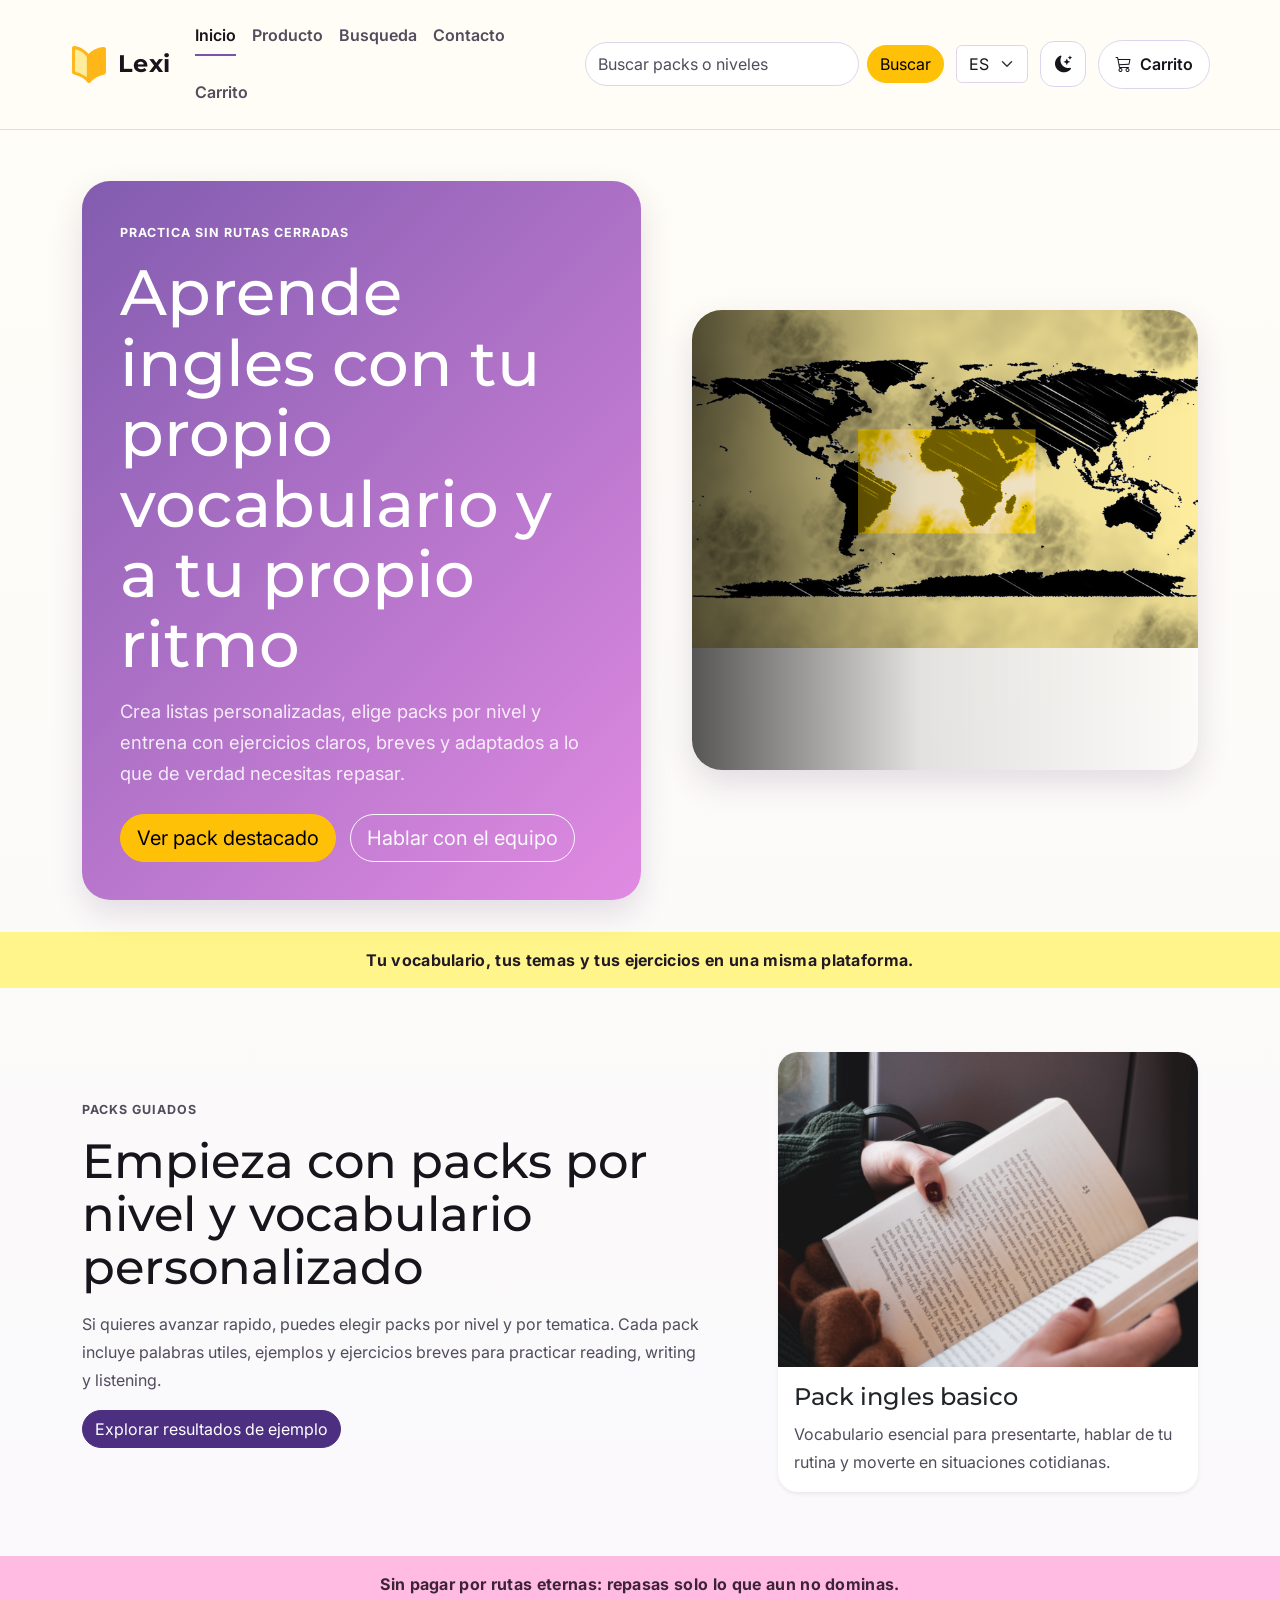
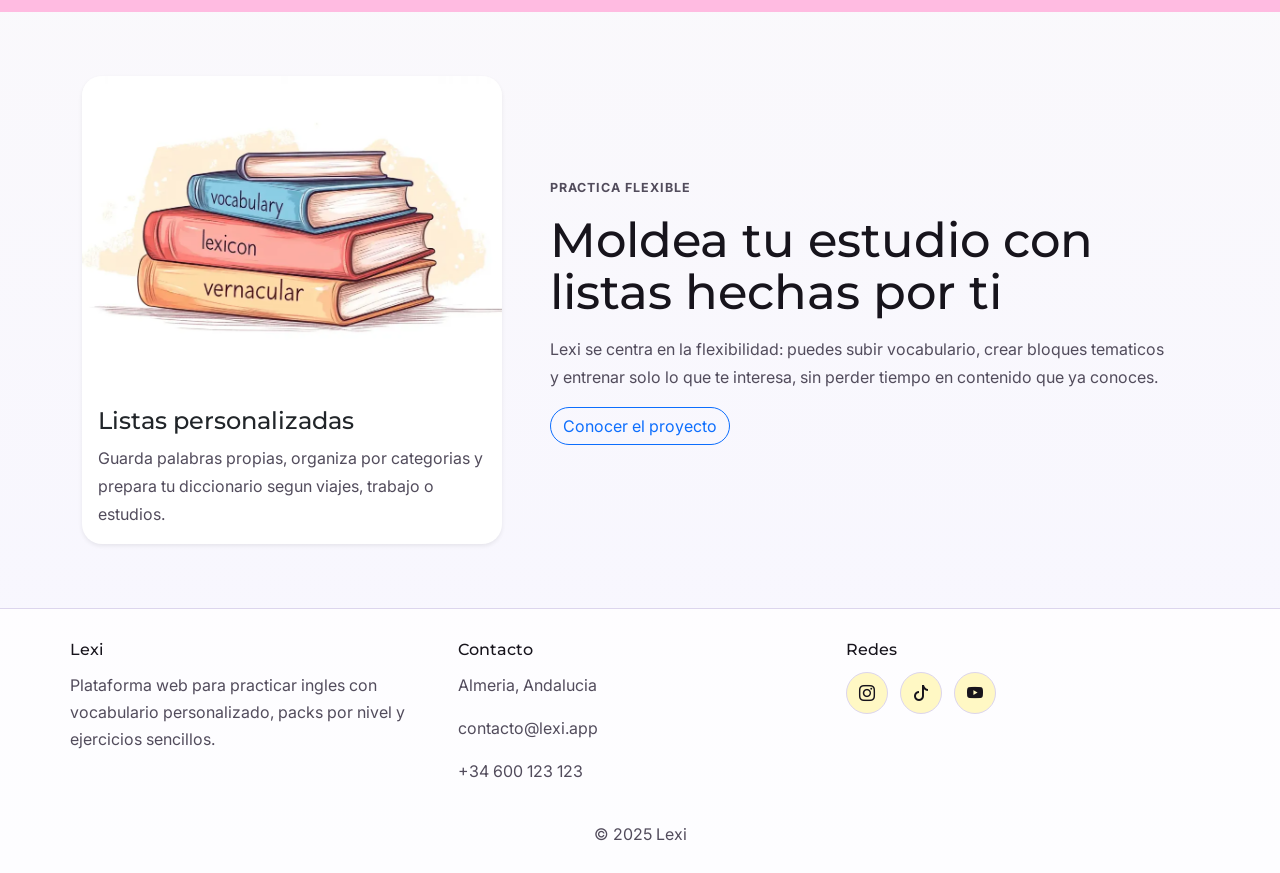
==== commit 17dcd152: "Tarea 3" ====
--- a/index.html
+++ b/index.html
@@ -5,7 +5,7 @@
   <meta name="viewport" content="width=device-width, initial-scale=1.0">
   <meta name="description" content="Lexi, plataforma para practicar ingles con vocabulario personalizado, packs por nivel y ejercicios a medida.">
   <meta name="robots" content="index,follow">
-  <title>Lexi | Practica ingles a tu ritmo</title>
+  <title>Lexi | Aprender ingles con vocabulario personalizado y packs por nivel</title>
   <link rel="preconnect" href="https://fonts.googleapis.com">
   <link rel="preconnect" href="https://fonts.gstatic.com" crossorigin>
   <link href="https://fonts.googleapis.com/css2?family=Inter:wght@400;500;600;700&family=Montserrat:wght@600;700;800&display=swap" rel="stylesheet">
@@ -14,6 +14,7 @@
   <link rel="stylesheet" href="style.css">
 </head>
 <body>
+<a class="skip-link" href="#mainContent">Saltar al contenido principal</a>
 <header class="site-header">
   <div class="header-bar container-xl">
     <div class="brand-row">
@@ -29,7 +30,7 @@
     </div>
 
     <nav class="main-nav" id="mainNav" aria-label="Principal">
-      <a class="active" href="index.html">Inicio</a>
+      <a class="active" href="index.html" aria-current="page">Inicio</a>
       <a href="producto.html">Producto</a>
       <a href="busqueda.html">Busqueda</a>
       <a href="contacto.html">Contacto</a>
@@ -39,7 +40,7 @@
     <div class="header-tools">
       <form class="search-bar" action="busqueda.html" method="get" role="search">
         <label class="visually-hidden" for="globalSearch">Buscar productos o packs</label>
-        <input id="globalSearch" class="form-control" type="search" name="q" placeholder="Buscar packs o niveles">
+        <input id="globalSearch" class="form-control" type="search" name="q" placeholder="Buscar packs o niveles" required aria-required="true" title="Introduce un termino para realizar la busqueda">
         <button class="btn btn-warning" type="submit">Buscar</button>
       </form>
 
@@ -78,7 +79,7 @@
       </div>
 
       <div class="hero-card">
-        <img src="images/hero.png" alt="Estudiante practicando ingles con tarjetas de vocabulario y un portatil" loading="eager">
+        <img src="images/hero.png" alt="Aprender ingles con vocabulario personalizado usando tarjetas y portatil" loading="eager">
       </div>
     </div>
   </section>
@@ -92,7 +93,7 @@
   <section class="feature-section container-xl section-space" aria-labelledby="packsTitle">
     <div class="section-copy">
       <p class="section-kicker">Packs guiados</p>
-      <h2 id="packsTitle">Empieza con contenidos listos para usar</h2>
+      <h2 id="packsTitle">Empieza con packs por nivel y vocabulario personalizado</h2>
       <p>Si quieres avanzar rapido, puedes elegir packs por nivel y por tematica. Cada pack incluye palabras utiles, ejemplos y ejercicios breves para practicar reading, writing y listening.</p>
       <a class="btn btn-primary" href="busqueda.html">Explorar resultados de ejemplo</a>
     </div>
@@ -147,9 +148,9 @@
     <div>
       <h2 class="footer-title">Redes</h2>
       <div class="social-links" aria-label="Redes sociales de Lexi">
-        <a href="#" aria-label="Instagram"><i class="bi bi-instagram"></i></a>
-        <a href="#" aria-label="TikTok"><i class="bi bi-tiktok"></i></a>
-        <a href="#" aria-label="YouTube"><i class="bi bi-youtube"></i></a>
+        <a href="https://www.instagram.com" target="_blank" rel="noopener" aria-label="Instagram"><i class="bi bi-instagram"></i></a>
+        <a href="https://www.tiktok.com" target="_blank" rel="noopener" aria-label="TikTok"><i class="bi bi-tiktok"></i></a>
+        <a href="https://www.youtube.com" target="_blank" rel="noopener" aria-label="YouTube"><i class="bi bi-youtube"></i></a>
       </div>
     </div>
   </div>
--- a/style.css
+++ b/style.css
@@ -125,6 +125,24 @@
   border: 0;
 }
 
+.skip-link {
+  position: absolute;
+  left: 1rem;
+  top: -200px;
+  z-index: 2000;
+  background: var(--text);
+  color: var(--surface);
+  padding: 0.7rem 1rem;
+  border-radius: 12px;
+  text-decoration: none;
+  font-weight: 700;
+}
+
+.skip-link:focus,
+.skip-link:focus-visible {
+  top: 0.9rem;
+}
+
 .site-header {
   position: sticky;
   top: 0;
@@ -181,6 +199,21 @@
   display: block;
 }
 
+html.theme-dark .hero-actions .btn-warning {
+  background: #ffe36f;
+  border-color: #ffe36f;
+  color: #221926;
+}
+
+html.theme-dark .hero-actions .btn-warning:hover,
+html.theme-dark .hero-actions .btn-warning:focus,
+html.theme-dark .hero-actions .btn-warning:focus-visible,
+html.theme-dark .hero-actions .btn-warning:active {
+  background: #fff0a3;
+  border-color: #fff0a3;
+  color: #17141c;
+}
+
 .main-nav {
   display: flex;
   flex-wrap: wrap;
@@ -203,6 +236,21 @@
 .main-nav a.active {
   color: var(--text);
   border-color: var(--brand-strong);
+}
+
+html.theme-light .section-copy .btn.btn-primary {
+  background: #4d2f82;
+  border-color: #4d2f82;
+  color: #ffffff;
+}
+
+html.theme-light .section-copy .btn.btn-primary:hover,
+html.theme-light .section-copy .btn.btn-primary:focus,
+html.theme-light .section-copy .btn.btn-primary:focus-visible,
+html.theme-light .section-copy .btn.btn-primary:active {
+  background: #62409c;
+  border-color: #62409c;
+  color: #ffffff;
 }
 
 .product-media-links a:visited,
@@ -870,4 +918,36 @@
   html:not(.theme-light) .logo-dark {
     display: block;
   }
-}
+
+  html:not(.theme-light) .hero-actions .btn-warning {
+    background: #ffe36f;
+    border-color: #ffe36f;
+    color: #221926;
+  }
+
+  html:not(.theme-light) .hero-actions .btn-warning:hover,
+  html:not(.theme-light) .hero-actions .btn-warning:focus,
+  html:not(.theme-light) .hero-actions .btn-warning:focus-visible,
+  html:not(.theme-light) .hero-actions .btn-warning:active {
+    background: #fff0a3;
+    border-color: #fff0a3;
+    color: #17141c;
+  }
+}
+
+@media (prefers-color-scheme: light) {
+  html:not(.theme-dark) .section-copy .btn.btn-primary {
+    background: #4d2f82;
+    border-color: #4d2f82;
+    color: #ffffff;
+  }
+
+  html:not(.theme-dark) .section-copy .btn.btn-primary:hover,
+  html:not(.theme-dark) .section-copy .btn.btn-primary:focus,
+  html:not(.theme-dark) .section-copy .btn.btn-primary:focus-visible,
+  html:not(.theme-dark) .section-copy .btn.btn-primary:active {
+    background: #62409c;
+    border-color: #62409c;
+    color: #ffffff;
+  }
+}
